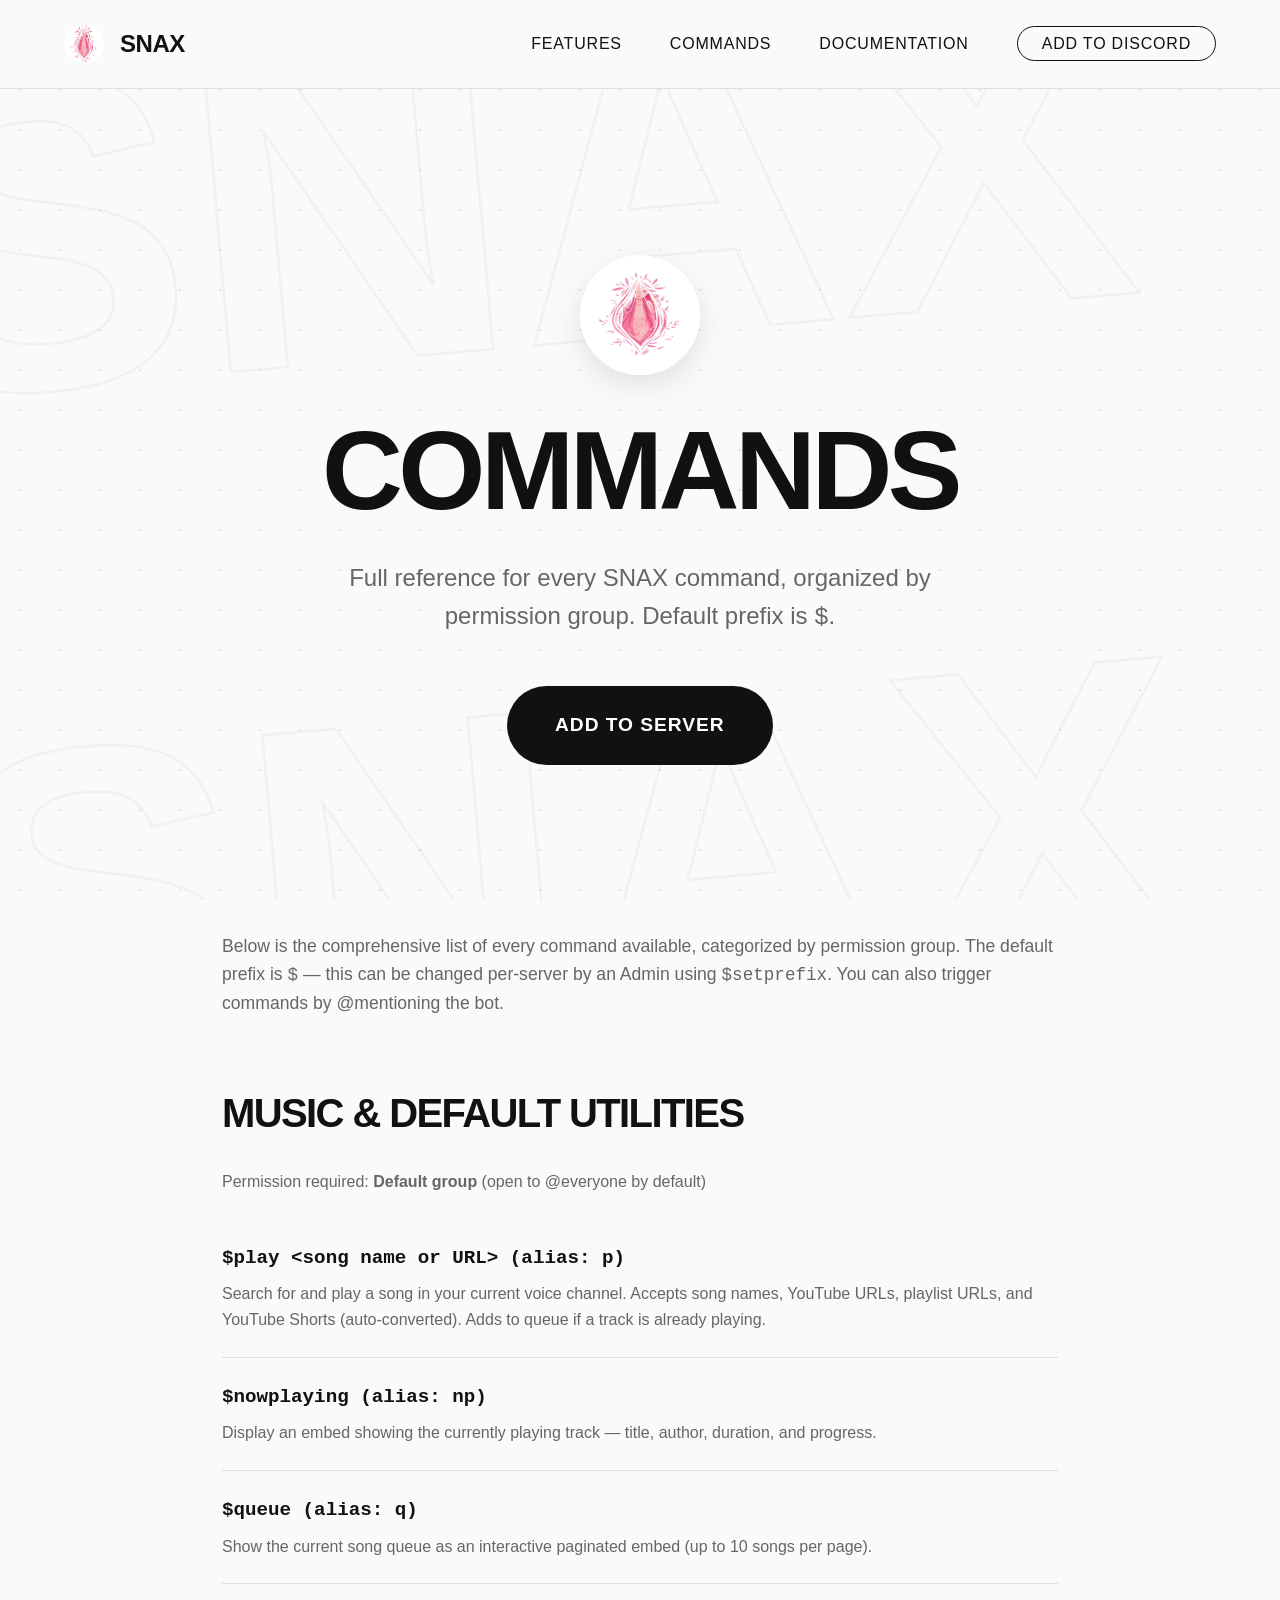
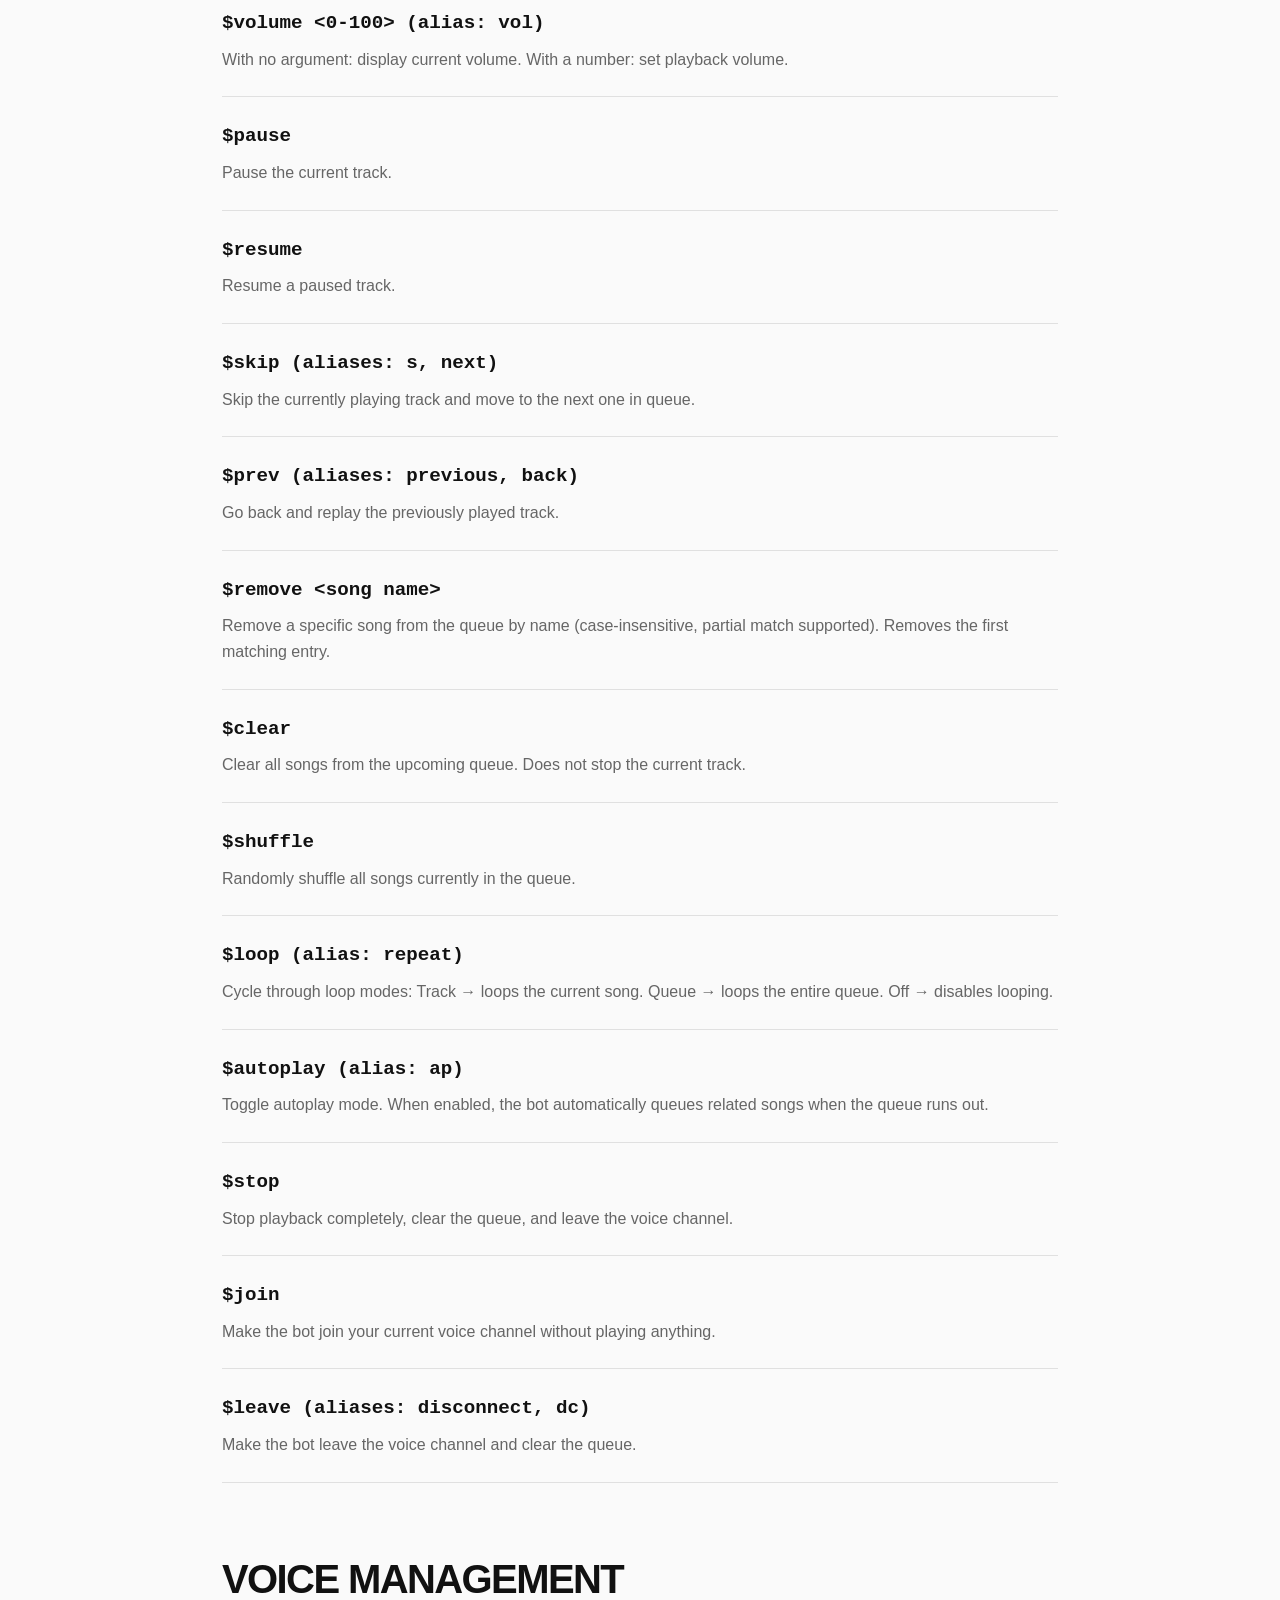
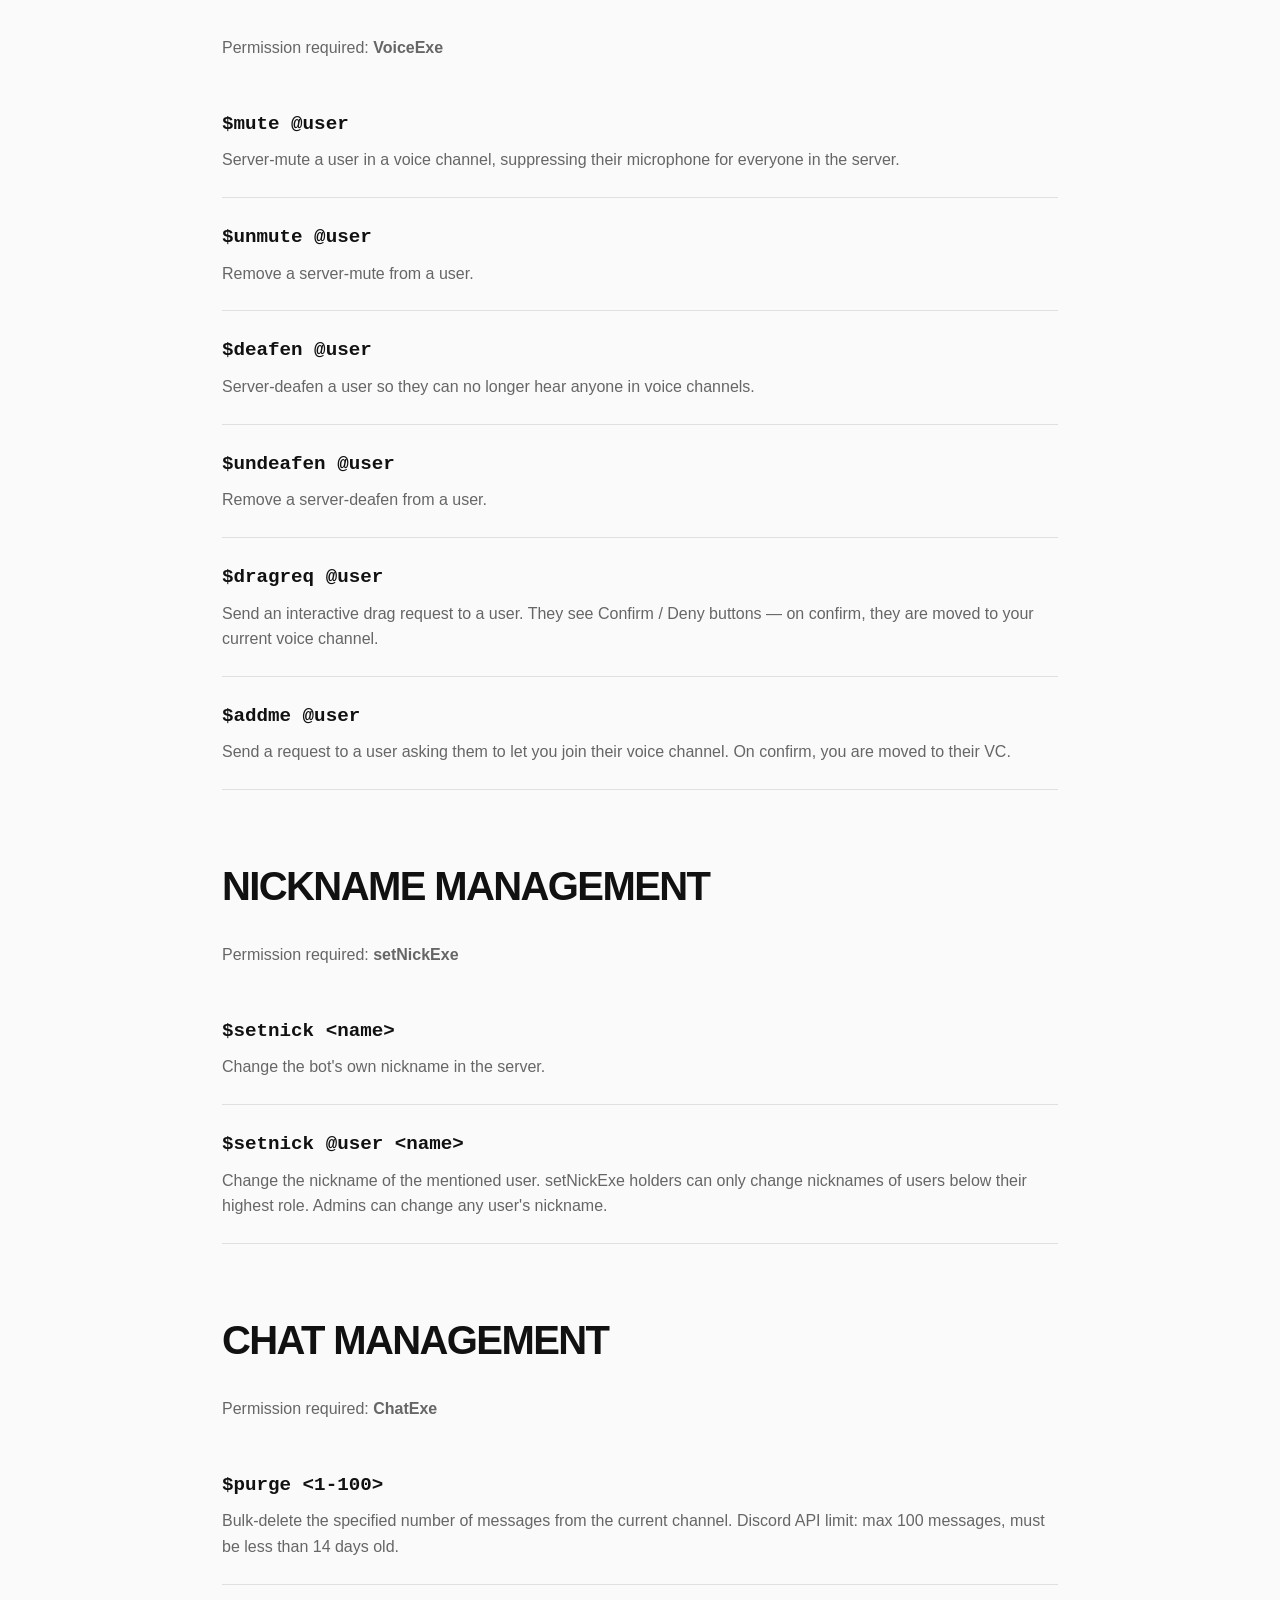
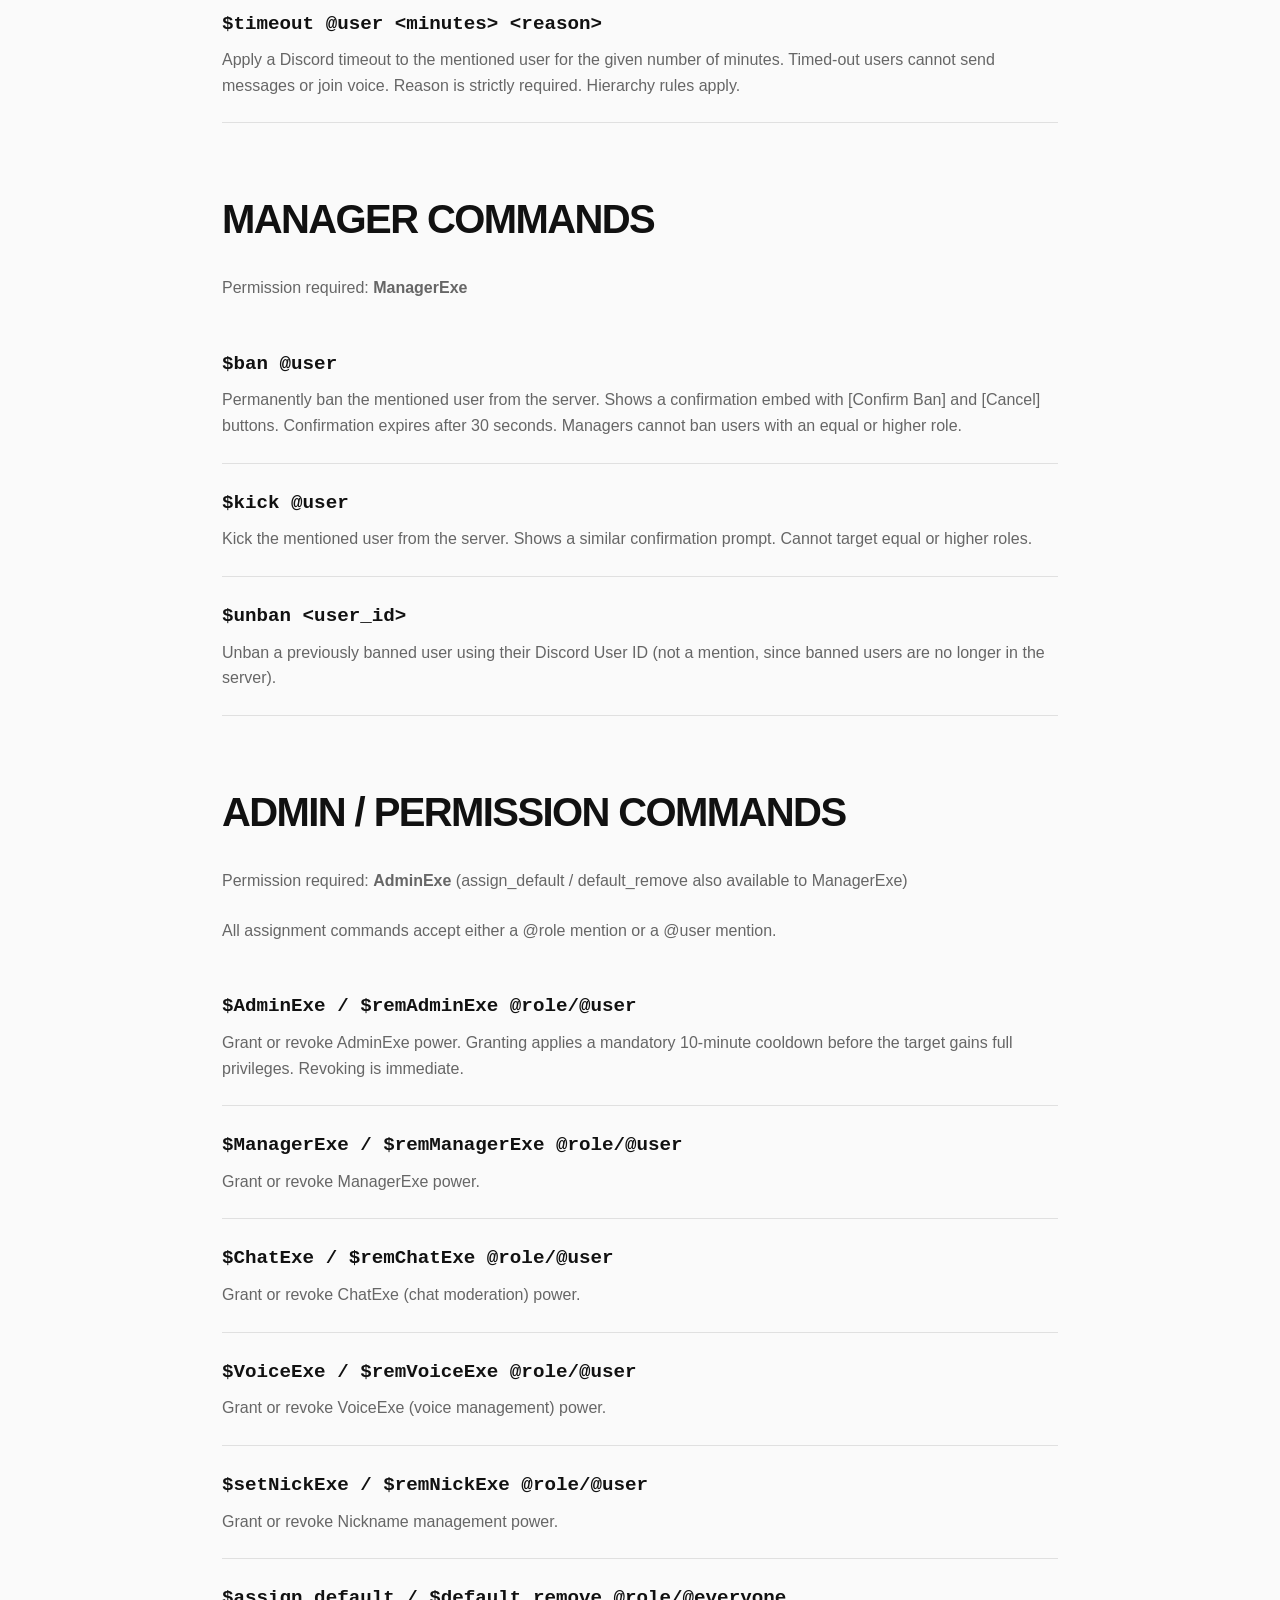
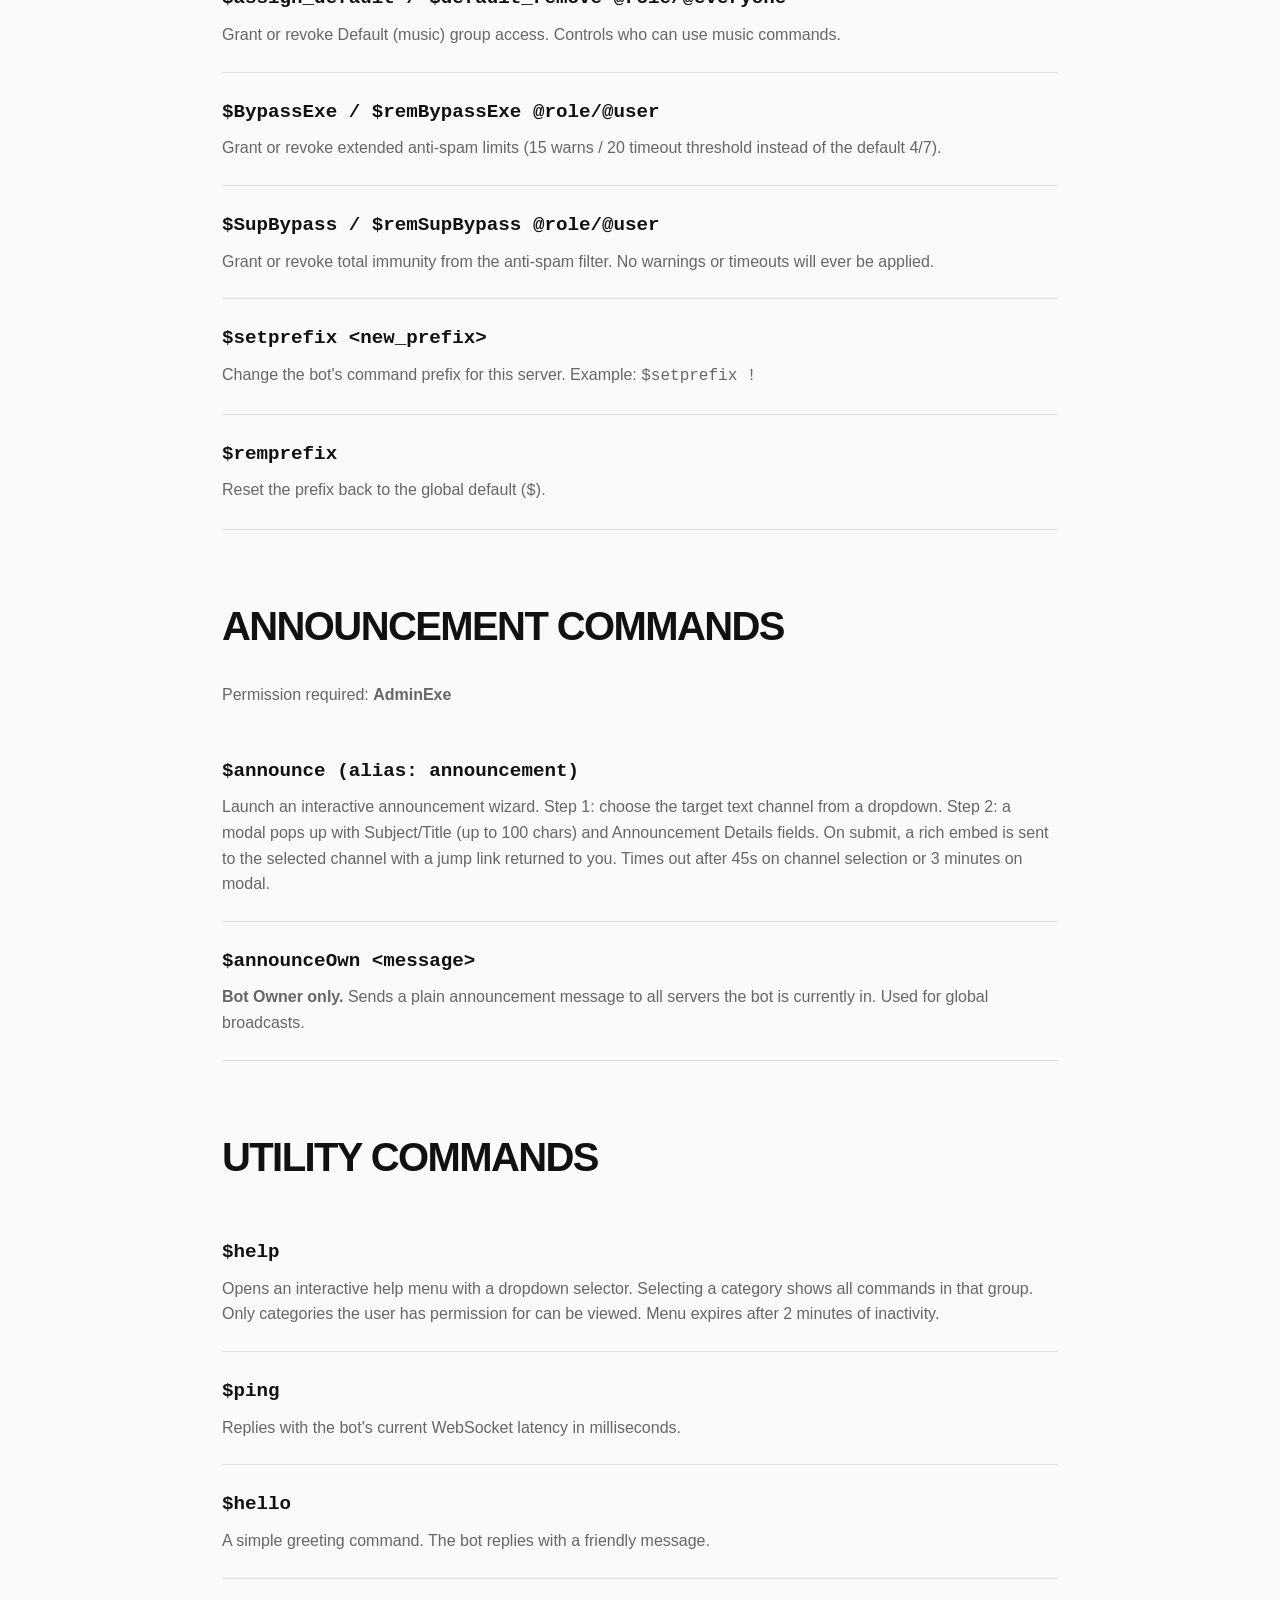
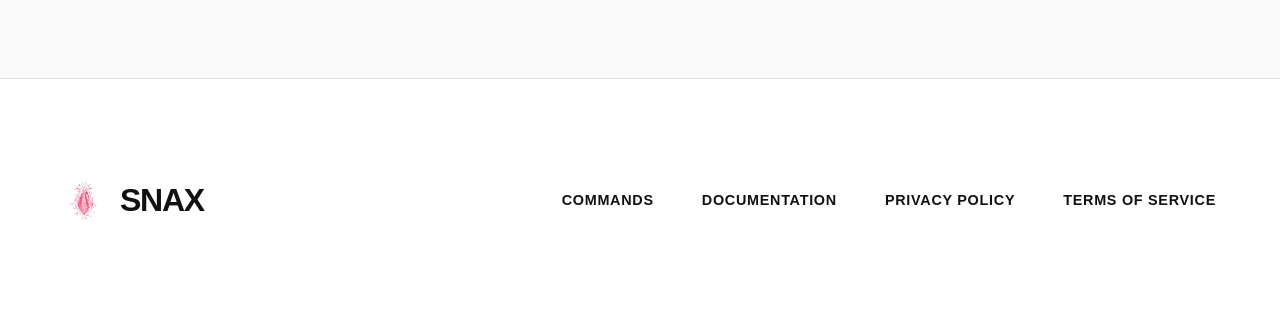
==== commands.html @ f69a50a6 "documentations" ====
<!DOCTYPE html>
<html lang="en">
<head>
    <meta charset="UTF-8">
    <meta name="viewport" content="width=device-width, initial-scale=1.0">
    <title>SNAX | Commands</title>
    <meta name="description" content="Full command reference for SNAX — the enterprise Discord moderation and music bot.">
    <link rel="stylesheet" href="style.css">
</head>
<body>

    <nav class="navbar">
        <div class="nav-container">
            <a href="index.html" class="logo-container">
                <img src="logo.jpg" alt="Snax Logo" class="logo-img">
                <span class="logo">SNAX</span>
            </a>
            <ul class="nav-links">
                <li><a href="index.html#features">Features</a></li>
                <li><a href="commands.html">Commands</a></li>
                <li><a href="documentation.html">Documentation</a></li>
                <li><a href="https://discord.com/oauth2/authorize?client_id=1479181184696193154&permissions=8&integration_type=0&scope=bot" target="_blank" class="nav-btn">Add to Discord</a></li>
            </ul>
        </div>
    </nav>

    <header class="hero">
        <div class="hero-content">
            <img src="logo.jpg" alt="Snax Bot" class="load-reveal-1" style="width: 120px; height: 120px; border-radius: 50%; margin-bottom: 2rem; box-shadow: 0 10px 30px rgba(0,0,0,0.1);">
            <h1 class="load-reveal-2">Commands</h1>
            <p class="load-reveal-3">Full reference for every SNAX command, organized by permission group. Default prefix is <code>$</code>.</p>
            <a href="https://discord.com/oauth2/authorize?client_id=1479181184696193154&permissions=8&integration_type=0&scope=bot" target="_blank" class="btn-primary load-pop">
                Add to Server
            </a>
        </div>
    </header>

    <div class="content-container" style="margin-top: 2rem;">
        <p class="reveal">Below is the comprehensive list of every command available, categorized by permission group. The default prefix is <code>$</code> — this can be changed per-server by an Admin using <code>$setprefix</code>. You can also trigger commands by @mentioning the bot.</p>

        <!-- Music & Default -->
        <div class="command-category reveal">
            <h2>Music &amp; Default Utilities</h2>
            <p style="font-size:1rem; color:var(--text-muted); margin-bottom:1.5rem;">Permission required: <strong>Default group</strong> (open to @everyone by default)</p>

            <div class="cmd-item">
                <div class="cmd-syntax">$play &lt;song name or URL&gt; <span class="cmd-alias">(alias: p)</span></div>
                <div class="cmd-desc">Search for and play a song in your current voice channel. Accepts song names, YouTube URLs, playlist URLs, and YouTube Shorts (auto-converted). Adds to queue if a track is already playing.</div>
            </div>
            <div class="cmd-item">
                <div class="cmd-syntax">$nowplaying <span class="cmd-alias">(alias: np)</span></div>
                <div class="cmd-desc">Display an embed showing the currently playing track — title, author, duration, and progress.</div>
            </div>
            <div class="cmd-item">
                <div class="cmd-syntax">$queue <span class="cmd-alias">(alias: q)</span></div>
                <div class="cmd-desc">Show the current song queue as an interactive paginated embed (up to 10 songs per page).</div>
            </div>
            <div class="cmd-item">
                <div class="cmd-syntax">$volume &lt;0-100&gt; <span class="cmd-alias">(alias: vol)</span></div>
                <div class="cmd-desc">With no argument: display current volume. With a number: set playback volume.</div>
            </div>
            <div class="cmd-item">
                <div class="cmd-syntax">$pause</div>
                <div class="cmd-desc">Pause the current track.</div>
            </div>
            <div class="cmd-item">
                <div class="cmd-syntax">$resume</div>
                <div class="cmd-desc">Resume a paused track.</div>
            </div>
            <div class="cmd-item">
                <div class="cmd-syntax">$skip <span class="cmd-alias">(aliases: s, next)</span></div>
                <div class="cmd-desc">Skip the currently playing track and move to the next one in queue.</div>
            </div>
            <div class="cmd-item">
                <div class="cmd-syntax">$prev <span class="cmd-alias">(aliases: previous, back)</span></div>
                <div class="cmd-desc">Go back and replay the previously played track.</div>
            </div>
            <div class="cmd-item">
                <div class="cmd-syntax">$remove &lt;song name&gt;</div>
                <div class="cmd-desc">Remove a specific song from the queue by name (case-insensitive, partial match supported). Removes the first matching entry.</div>
            </div>
            <div class="cmd-item">
                <div class="cmd-syntax">$clear</div>
                <div class="cmd-desc">Clear all songs from the upcoming queue. Does not stop the current track.</div>
            </div>
            <div class="cmd-item">
                <div class="cmd-syntax">$shuffle</div>
                <div class="cmd-desc">Randomly shuffle all songs currently in the queue.</div>
            </div>
            <div class="cmd-item">
                <div class="cmd-syntax">$loop <span class="cmd-alias">(alias: repeat)</span></div>
                <div class="cmd-desc">Cycle through loop modes: Track → loops the current song. Queue → loops the entire queue. Off → disables looping.</div>
            </div>
            <div class="cmd-item">
                <div class="cmd-syntax">$autoplay <span class="cmd-alias">(alias: ap)</span></div>
                <div class="cmd-desc">Toggle autoplay mode. When enabled, the bot automatically queues related songs when the queue runs out.</div>
            </div>
            <div class="cmd-item">
                <div class="cmd-syntax">$stop</div>
                <div class="cmd-desc">Stop playback completely, clear the queue, and leave the voice channel.</div>
            </div>
            <div class="cmd-item">
                <div class="cmd-syntax">$join</div>
                <div class="cmd-desc">Make the bot join your current voice channel without playing anything.</div>
            </div>
            <div class="cmd-item">
                <div class="cmd-syntax">$leave <span class="cmd-alias">(aliases: disconnect, dc)</span></div>
                <div class="cmd-desc">Make the bot leave the voice channel and clear the queue.</div>
            </div>
        </div>

        <!-- Voice Management -->
        <div class="command-category reveal">
            <h2>Voice Management</h2>
            <p style="font-size:1rem; color:var(--text-muted); margin-bottom:1.5rem;">Permission required: <strong>VoiceExe</strong></p>

            <div class="cmd-item">
                <div class="cmd-syntax">$mute @user</div>
                <div class="cmd-desc">Server-mute a user in a voice channel, suppressing their microphone for everyone in the server.</div>
            </div>
            <div class="cmd-item">
                <div class="cmd-syntax">$unmute @user</div>
                <div class="cmd-desc">Remove a server-mute from a user.</div>
            </div>
            <div class="cmd-item">
                <div class="cmd-syntax">$deafen @user</div>
                <div class="cmd-desc">Server-deafen a user so they can no longer hear anyone in voice channels.</div>
            </div>
            <div class="cmd-item">
                <div class="cmd-syntax">$undeafen @user</div>
                <div class="cmd-desc">Remove a server-deafen from a user.</div>
            </div>
            <div class="cmd-item">
                <div class="cmd-syntax">$dragreq @user</div>
                <div class="cmd-desc">Send an interactive drag request to a user. They see Confirm / Deny buttons — on confirm, they are moved to your current voice channel.</div>
            </div>
            <div class="cmd-item">
                <div class="cmd-syntax">$addme @user</div>
                <div class="cmd-desc">Send a request to a user asking them to let you join their voice channel. On confirm, you are moved to their VC.</div>
            </div>
        </div>

        <!-- Nickname Commands -->
        <div class="command-category reveal">
            <h2>Nickname Management</h2>
            <p style="font-size:1rem; color:var(--text-muted); margin-bottom:1.5rem;">Permission required: <strong>setNickExe</strong></p>

            <div class="cmd-item">
                <div class="cmd-syntax">$setnick &lt;name&gt;</div>
                <div class="cmd-desc">Change the bot's own nickname in the server.</div>
            </div>
            <div class="cmd-item">
                <div class="cmd-syntax">$setnick @user &lt;name&gt;</div>
                <div class="cmd-desc">Change the nickname of the mentioned user. setNickExe holders can only change nicknames of users below their highest role. Admins can change any user's nickname.</div>
            </div>
        </div>

        <!-- Chat Management -->
        <div class="command-category reveal">
            <h2>Chat Management</h2>
            <p style="font-size:1rem; color:var(--text-muted); margin-bottom:1.5rem;">Permission required: <strong>ChatExe</strong></p>

            <div class="cmd-item">
                <div class="cmd-syntax">$purge &lt;1-100&gt;</div>
                <div class="cmd-desc">Bulk-delete the specified number of messages from the current channel. Discord API limit: max 100 messages, must be less than 14 days old.</div>
            </div>
            <div class="cmd-item">
                <div class="cmd-syntax">$timeout @user &lt;minutes&gt; &lt;reason&gt;</div>
                <div class="cmd-desc">Apply a Discord timeout to the mentioned user for the given number of minutes. Timed-out users cannot send messages or join voice. Reason is strictly required. Hierarchy rules apply.</div>
            </div>
        </div>

        <!-- Manager Commands -->
        <div class="command-category reveal">
            <h2>Manager Commands</h2>
            <p style="font-size:1rem; color:var(--text-muted); margin-bottom:1.5rem;">Permission required: <strong>ManagerExe</strong></p>

            <div class="cmd-item">
                <div class="cmd-syntax">$ban @user</div>
                <div class="cmd-desc">Permanently ban the mentioned user from the server. Shows a confirmation embed with [Confirm Ban] and [Cancel] buttons. Confirmation expires after 30 seconds. Managers cannot ban users with an equal or higher role.</div>
            </div>
            <div class="cmd-item">
                <div class="cmd-syntax">$kick @user</div>
                <div class="cmd-desc">Kick the mentioned user from the server. Shows a similar confirmation prompt. Cannot target equal or higher roles.</div>
            </div>
            <div class="cmd-item">
                <div class="cmd-syntax">$unban &lt;user_id&gt;</div>
                <div class="cmd-desc">Unban a previously banned user using their Discord User ID (not a mention, since banned users are no longer in the server).</div>
            </div>
        </div>

        <!-- Admin Commands -->
        <div class="command-category reveal">
            <h2>Admin / Permission Commands</h2>
            <p style="font-size:1rem; color:var(--text-muted); margin-bottom:1.5rem;">Permission required: <strong>AdminExe</strong> (assign_default / default_remove also available to ManagerExe)</p>
            <p style="font-size:1rem; color:var(--text-muted); margin-bottom:1.5rem;">All assignment commands accept either a @role mention or a @user mention.</p>

            <div class="cmd-item">
                <div class="cmd-syntax">$AdminExe / $remAdminExe @role/@user</div>
                <div class="cmd-desc">Grant or revoke AdminExe power. Granting applies a mandatory 10-minute cooldown before the target gains full privileges. Revoking is immediate.</div>
            </div>
            <div class="cmd-item">
                <div class="cmd-syntax">$ManagerExe / $remManagerExe @role/@user</div>
                <div class="cmd-desc">Grant or revoke ManagerExe power.</div>
            </div>
            <div class="cmd-item">
                <div class="cmd-syntax">$ChatExe / $remChatExe @role/@user</div>
                <div class="cmd-desc">Grant or revoke ChatExe (chat moderation) power.</div>
            </div>
            <div class="cmd-item">
                <div class="cmd-syntax">$VoiceExe / $remVoiceExe @role/@user</div>
                <div class="cmd-desc">Grant or revoke VoiceExe (voice management) power.</div>
            </div>
            <div class="cmd-item">
                <div class="cmd-syntax">$setNickExe / $remNickExe @role/@user</div>
                <div class="cmd-desc">Grant or revoke Nickname management power.</div>
            </div>
            <div class="cmd-item">
                <div class="cmd-syntax">$assign_default / $default_remove @role/@everyone</div>
                <div class="cmd-desc">Grant or revoke Default (music) group access. Controls who can use music commands.</div>
            </div>
            <div class="cmd-item">
                <div class="cmd-syntax">$BypassExe / $remBypassExe @role/@user</div>
                <div class="cmd-desc">Grant or revoke extended anti-spam limits (15 warns / 20 timeout threshold instead of the default 4/7).</div>
            </div>
            <div class="cmd-item">
                <div class="cmd-syntax">$SupBypass / $remSupBypass @role/@user</div>
                <div class="cmd-desc">Grant or revoke total immunity from the anti-spam filter. No warnings or timeouts will ever be applied.</div>
            </div>
            <div class="cmd-item">
                <div class="cmd-syntax">$setprefix &lt;new_prefix&gt;</div>
                <div class="cmd-desc">Change the bot's command prefix for this server. Example: <code>$setprefix !</code></div>
            </div>
            <div class="cmd-item">
                <div class="cmd-syntax">$remprefix</div>
                <div class="cmd-desc">Reset the prefix back to the global default (<code>$</code>).</div>
            </div>
        </div>

        <!-- Announcement Commands -->
        <div class="command-category reveal">
            <h2>Announcement Commands</h2>
            <p style="font-size:1rem; color:var(--text-muted); margin-bottom:1.5rem;">Permission required: <strong>AdminExe</strong></p>

            <div class="cmd-item">
                <div class="cmd-syntax">$announce <span class="cmd-alias">(alias: announcement)</span></div>
                <div class="cmd-desc">Launch an interactive announcement wizard. Step 1: choose the target text channel from a dropdown. Step 2: a modal pops up with Subject/Title (up to 100 chars) and Announcement Details fields. On submit, a rich embed is sent to the selected channel with a jump link returned to you. Times out after 45s on channel selection or 3 minutes on modal.</div>
            </div>
            <div class="cmd-item">
                <div class="cmd-syntax">$announceOwn &lt;message&gt;</div>
                <div class="cmd-desc"><strong>Bot Owner only.</strong> Sends a plain announcement message to all servers the bot is currently in. Used for global broadcasts.</div>
            </div>
        </div>

        <!-- Utility Commands -->
        <div class="command-category reveal">
            <h2>Utility Commands</h2>

            <div class="cmd-item">
                <div class="cmd-syntax">$help</div>
                <div class="cmd-desc">Opens an interactive help menu with a dropdown selector. Selecting a category shows all commands in that group. Only categories the user has permission for can be viewed. Menu expires after 2 minutes of inactivity.</div>
            </div>
            <div class="cmd-item">
                <div class="cmd-syntax">$ping</div>
                <div class="cmd-desc">Replies with the bot's current WebSocket latency in milliseconds.</div>
            </div>
            <div class="cmd-item">
                <div class="cmd-syntax">$hello</div>
                <div class="cmd-desc">A simple greeting command. The bot replies with a friendly message.</div>
            </div>
        </div>

    </div>

    <footer class="footer">
        <div class="footer-content">
            <div class="footer-brand">
                <img src="logo.jpg" alt="Snax Logo" class="logo-img">
                <h2>SNAX</h2>
            </div>
            <div class="footer-links">
                <a href="commands.html">Commands</a>
                <a href="documentation.html">Documentation</a>
                <a href="privacy.html">Privacy Policy</a>
                <a href="terms.html">Terms of Service</a>
            </div>
        </div>
    </footer>

    <script src="script.js"></script>
</body>
</html>
---- style.css ----
:root {
    --bg-color: #FAFAFA;
    --text-main: #111111;
    --text-muted: #666666;
    --accent: #FF3B30; /* Bold accent color if needed */
    --border-color: #E0E0E0;
    --surface: #FFFFFF;
}

* {
    margin: 0;
    padding: 0;
    box-sizing: border-box;
}

html {
    scroll-behavior: smooth;
    cursor: url('cursor/cursor.png') 0 0, auto;
}

body {
    font-family: 'Inter', -apple-system, BlinkMacSystemFont, "Segoe UI", Roboto, sans-serif;
    background-color: var(--bg-color);
    color: var(--text-main);
    line-height: 1.6;
    -webkit-font-smoothing: antialiased;
    cursor: url('cursor/cursor.png') 0 0, auto;
}

a, button, .nav-btn, .btn-primary, .tab-btn, [role="button"], input[type="submit"], input[type="button"], select {
    cursor: url('cursor/pointer.png') 0 0, pointer;
}

/* Parallax Background */
.parallax-wrapper {
    position: fixed;
    top: 0;
    left: 0;
    width: 100vw;
    height: 100vh;
    z-index: -1;
    overflow: hidden;
    pointer-events: none;
}

.bg-pattern {
    position: absolute;
    top: -50%;
    left: -50%;
    width: 200%;
    height: 200%;
    background-image: radial-gradient(var(--text-muted) 1.5px, transparent 1.5px);
    background-size: 40px 40px;
    opacity: 0.15;
    will-change: transform;
}

.bg-text-container {
    position: absolute;
    top: 5%;
    left: -10%;
    width: 120%;
    display: flex;
    flex-direction: column;
    gap: 30vh;
    pointer-events: none;
    transform: rotate(-5deg);
    transform-origin: top left;
    will-change: transform;
}

.bg-text {
    font-size: 35vw;
    font-weight: 900;
    color: transparent;
    -webkit-text-stroke: 2.5px rgba(0, 0, 0, 0.04);
    white-space: nowrap;
    font-family: 'Helvetica Neue', Helvetica, Arial, sans-serif;
    line-height: 0.9;
    user-select: none;
}

h1, h2, h3, h4 {
    font-family: 'Helvetica Neue', Helvetica, Arial, sans-serif;
    letter-spacing: -0.04em;
    font-weight: 800;
}

a {
    text-decoration: none;
    color: inherit;
    transition: opacity 0.3s;
}

a:hover {
    opacity: 0.7;
}

/* Navbar */
.navbar {
    position: fixed;
    top: 0;
    width: 100%;
    z-index: 1000;
    background: var(--bg-color);
    border-bottom: 1px solid var(--border-color);
    padding: 1.5rem 0;
}

.nav-container {
    max-width: 1400px;
    margin: 0 auto;
    display: flex;
    justify-content: space-between;
    align-items: center;
    padding: 0 4rem;
}

.logo-container {
    display: flex;
    align-items: center;
    gap: 1rem;
}

.logo-img {
    width: 40px;
    height: 40px;
    border-radius: 50%;
    object-fit: cover;
}

.logo {
    font-size: 1.5rem;
    font-weight: 800;
    text-transform: uppercase;
    letter-spacing: -0.02em;
}

.nav-links {
    display: flex;
    list-style: none;
    gap: 3rem;
}

.nav-links a {
    font-weight: 500;
    font-size: 1rem;
    text-transform: uppercase;
    letter-spacing: 0.05em;
}

.nav-btn {
    border: 1px solid var(--text-main);
    padding: 0.5rem 1.5rem;
    border-radius: 50px;
    font-weight: 600;
}

.nav-btn:hover {
    background: var(--text-main);
    color: var(--bg-color);
    opacity: 1;
}

/* Hero Section */
.hero {
    min-height: 100vh;
    display: flex;
    align-items: center;
    justify-content: center;
    text-align: center;
    padding: 120px 2rem 0;
}

.hero-content {
    max-width: 1000px;
}

.hero-content h1 {
    font-size: 7rem;
    line-height: 1;
    margin-bottom: 2rem;
    text-transform: uppercase;
}

.hero-content p {
    font-size: 1.5rem;
    color: var(--text-muted);
    margin-bottom: 3rem;
    max-width: 700px;
    margin-left: auto;
    margin-right: auto;
    font-weight: 400;
}

.btn-primary {
    background: var(--text-main);
    color: var(--surface);
    padding: 1.5rem 3rem;
    font-size: 1.2rem;
    font-weight: 600;
    border-radius: 100px;
    text-transform: uppercase;
    letter-spacing: 0.05em;
    display: inline-block;
    transition: transform 0.4s cubic-bezier(0.175, 0.885, 0.32, 1.275), box-shadow 0.4s ease;
}

.btn-primary:hover {
    transform: scale(1.05) translateY(-3px);
    box-shadow: 0 15px 35px rgba(0,0,0,0.2);
    opacity: 1;
}

/* Layout Utilities */
.section {
    padding: 8rem 4rem;
    max-width: 1400px;
    margin: 0 auto;
}

.section-title {
    font-size: 4rem;
    text-transform: uppercase;
    margin-bottom: 4rem;
    border-bottom: 4px solid var(--text-main);
    padding-bottom: 1rem;
}

/* Features Grid */
.features-grid {
    display: grid;
    grid-template-columns: repeat(3, 1fr);
    gap: 3rem;
}

.feature-card {
    background: var(--surface);
    padding: 3rem;
    border: 1px solid var(--border-color);
}

.feature-card h3 {
    font-size: 2rem;
    margin-bottom: 1.5rem;
    text-transform: uppercase;
}

.feature-card p {
    font-size: 1.1rem;
    color: var(--text-muted);
}

/* Documents / Content Pages */
.content-container {
    max-width: 900px;
    margin: 150px auto 100px;
    padding: 0 2rem;
}

.content-container h1 {
    font-size: 4rem;
    margin-bottom: 3rem;
    text-transform: uppercase;
    border-bottom: 4px solid var(--text-main);
    padding-bottom: 1rem;
}

.content-container h2 {
    font-size: 2.5rem;
    margin-top: 4rem;
    margin-bottom: 1.5rem;
    text-transform: uppercase;
}

.content-container h3 {
    font-size: 1.5rem;
    margin-top: 2rem;
    margin-bottom: 1rem;
}

.content-container p {
    font-size: 1.1rem;
    color: var(--text-muted);
    margin-bottom: 1.5rem;
}

/* Commands List Styles */
.command-category {
    margin-bottom: 4rem;
}

.cmd-item {
    display: flex;
    flex-direction: column;
    padding: 1.5rem 0;
    border-bottom: 1px solid var(--border-color);
}

.cmd-syntax {
    font-family: 'Courier New', Courier, monospace;
    font-size: 1.2rem;
    font-weight: bold;
    color: var(--text-main);
    margin-bottom: 0.5rem;
}

.cmd-desc {
    font-size: 1rem;
    color: var(--text-muted);
}

/* Footer */
.footer {
    border-top: 1px solid var(--border-color);
    padding: 6rem 4rem;
    background: var(--surface);
}

.footer-content {
    max-width: 1400px;
    margin: 0 auto;
    display: grid;
    grid-template-columns: 1fr auto;
    gap: 4rem;
    align-items: center;
}

.footer-brand {
    display: flex;
    align-items: center;
    gap: 1rem;
}

.footer-brand h2 {
    font-size: 2rem;
    text-transform: uppercase;
}

.footer-links {
    display: flex;
    gap: 3rem;
}

.footer-links a {
    text-transform: uppercase;
    font-weight: 600;
    font-size: 0.9rem;
    letter-spacing: 0.05em;
}

.footer-links a:hover {
    opacity: 0.7;
}

/* Scroll Animations */
.reveal {
    opacity: 0;
    transform: translateY(50px);
    transition: opacity 0.8s ease-out, transform 0.8s cubic-bezier(0.16, 1, 0.3, 1);
    will-change: opacity, transform;
}

.reveal.active {
    opacity: 1;
    transform: translateY(0);
}

/* On-Load Fade Up Animations */
@keyframes slideUpFade {
    0% {
        opacity: 0;
        transform: translateY(40px);
    }
    100% {
        opacity: 1;
        transform: translateY(0);
    }
}

@keyframes popIn {
    0% {
        opacity: 0;
        transform: scale(0.8) translateY(20px);
    }
    60% {
        opacity: 1;
        transform: scale(1.05) translateY(-5px);
    }
    100% {
        opacity: 1;
        transform: scale(1) translateY(0);
    }
}

.load-reveal-1 {
    animation: slideUpFade 0.8s cubic-bezier(0.16, 1, 0.3, 1) both;
}

.load-reveal-2 {
    animation: slideUpFade 0.8s cubic-bezier(0.16, 1, 0.3, 1) 0.15s both;
}

.load-reveal-3 {
    animation: slideUpFade 0.8s cubic-bezier(0.16, 1, 0.3, 1) 0.3s both;
}

.load-pop {
    animation: popIn 0.8s cubic-bezier(0.175, 0.885, 0.32, 1.275) 0.5s both;
}

/* Responsive */
@media (max-width: 1024px) {
    .hero-content h1 { font-size: 5rem; }
    .features-grid { grid-template-columns: 1fr; }
    .nav-container, .section, .footer { padding-left: 2rem; padding-right: 2rem; }
    .footer-content { grid-template-columns: 1fr; text-align: center; justify-content: center; }
    .footer-brand { justify-content: center; }
    .footer-links { justify-content: center; flex-wrap: wrap; }
}

@media (max-width: 768px) {
    .hero-content h1 { font-size: 3.5rem; }
    .nav-links { display: none; }
}
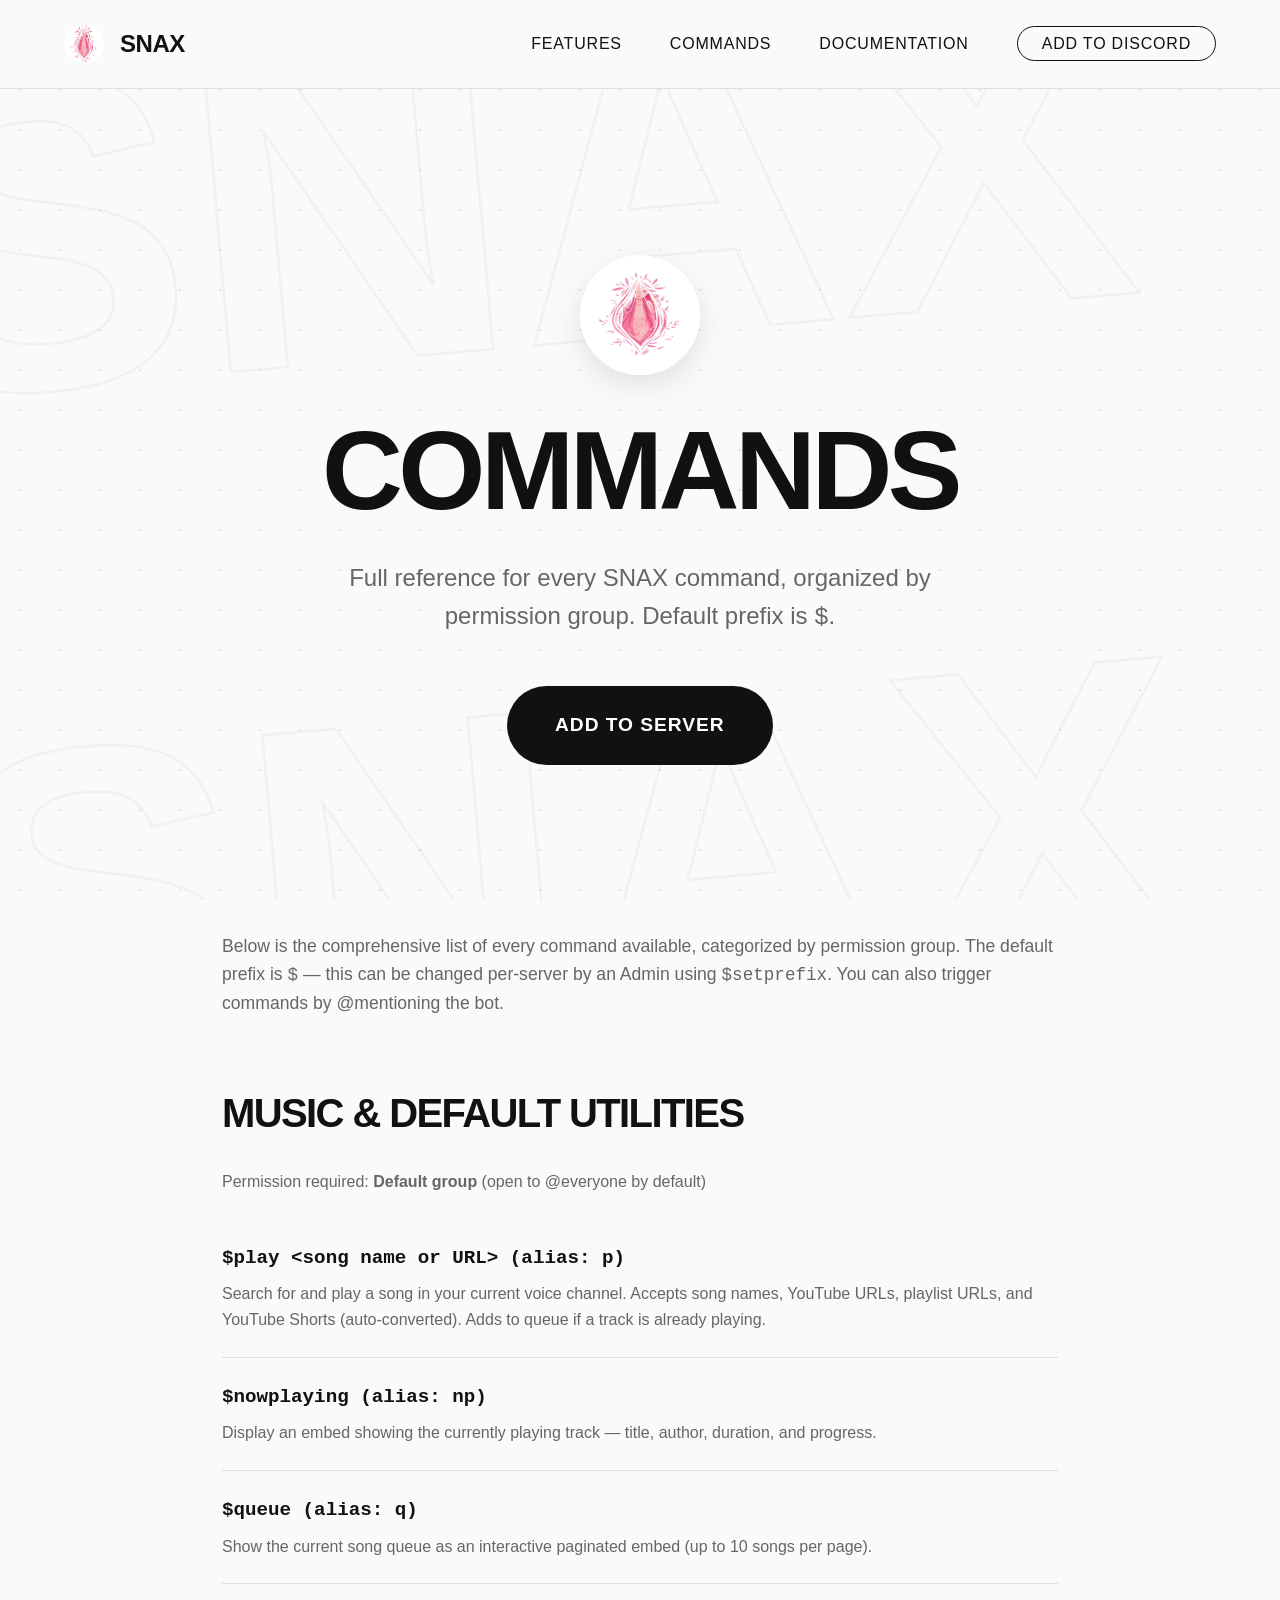
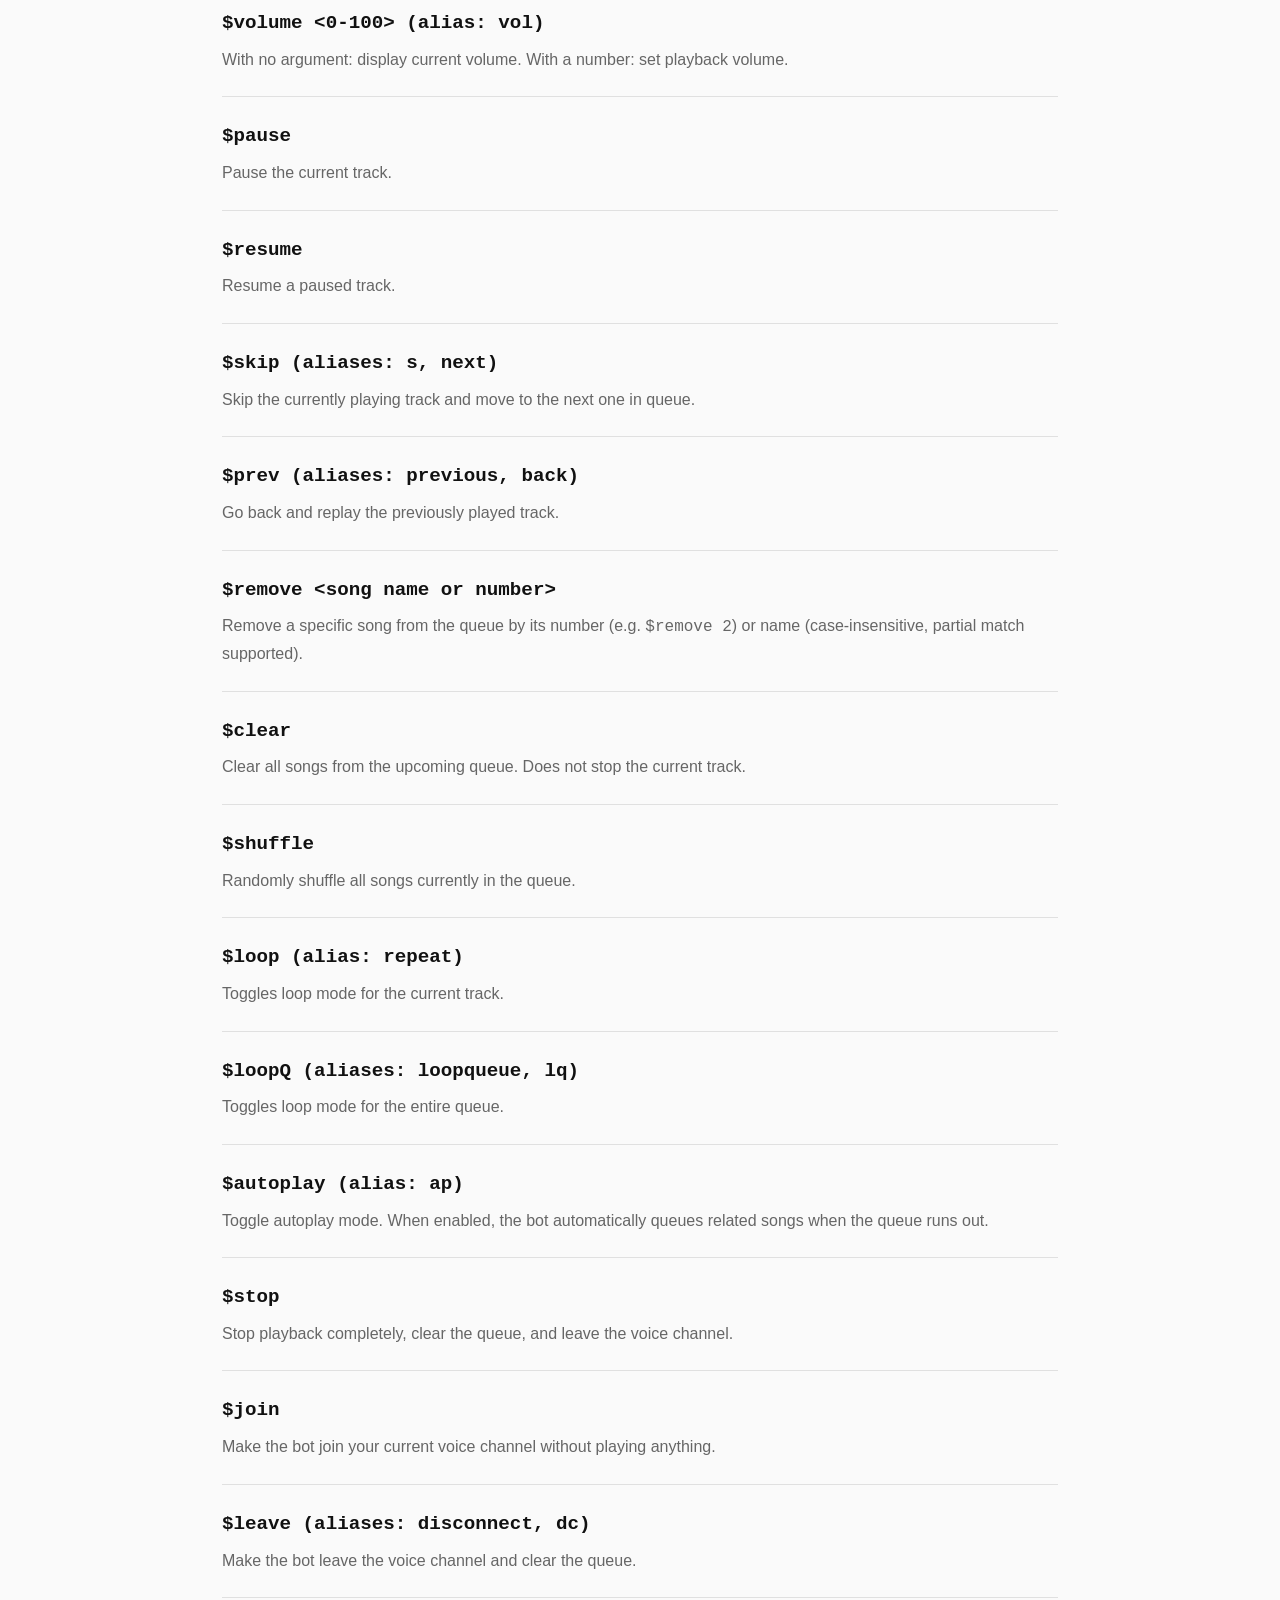
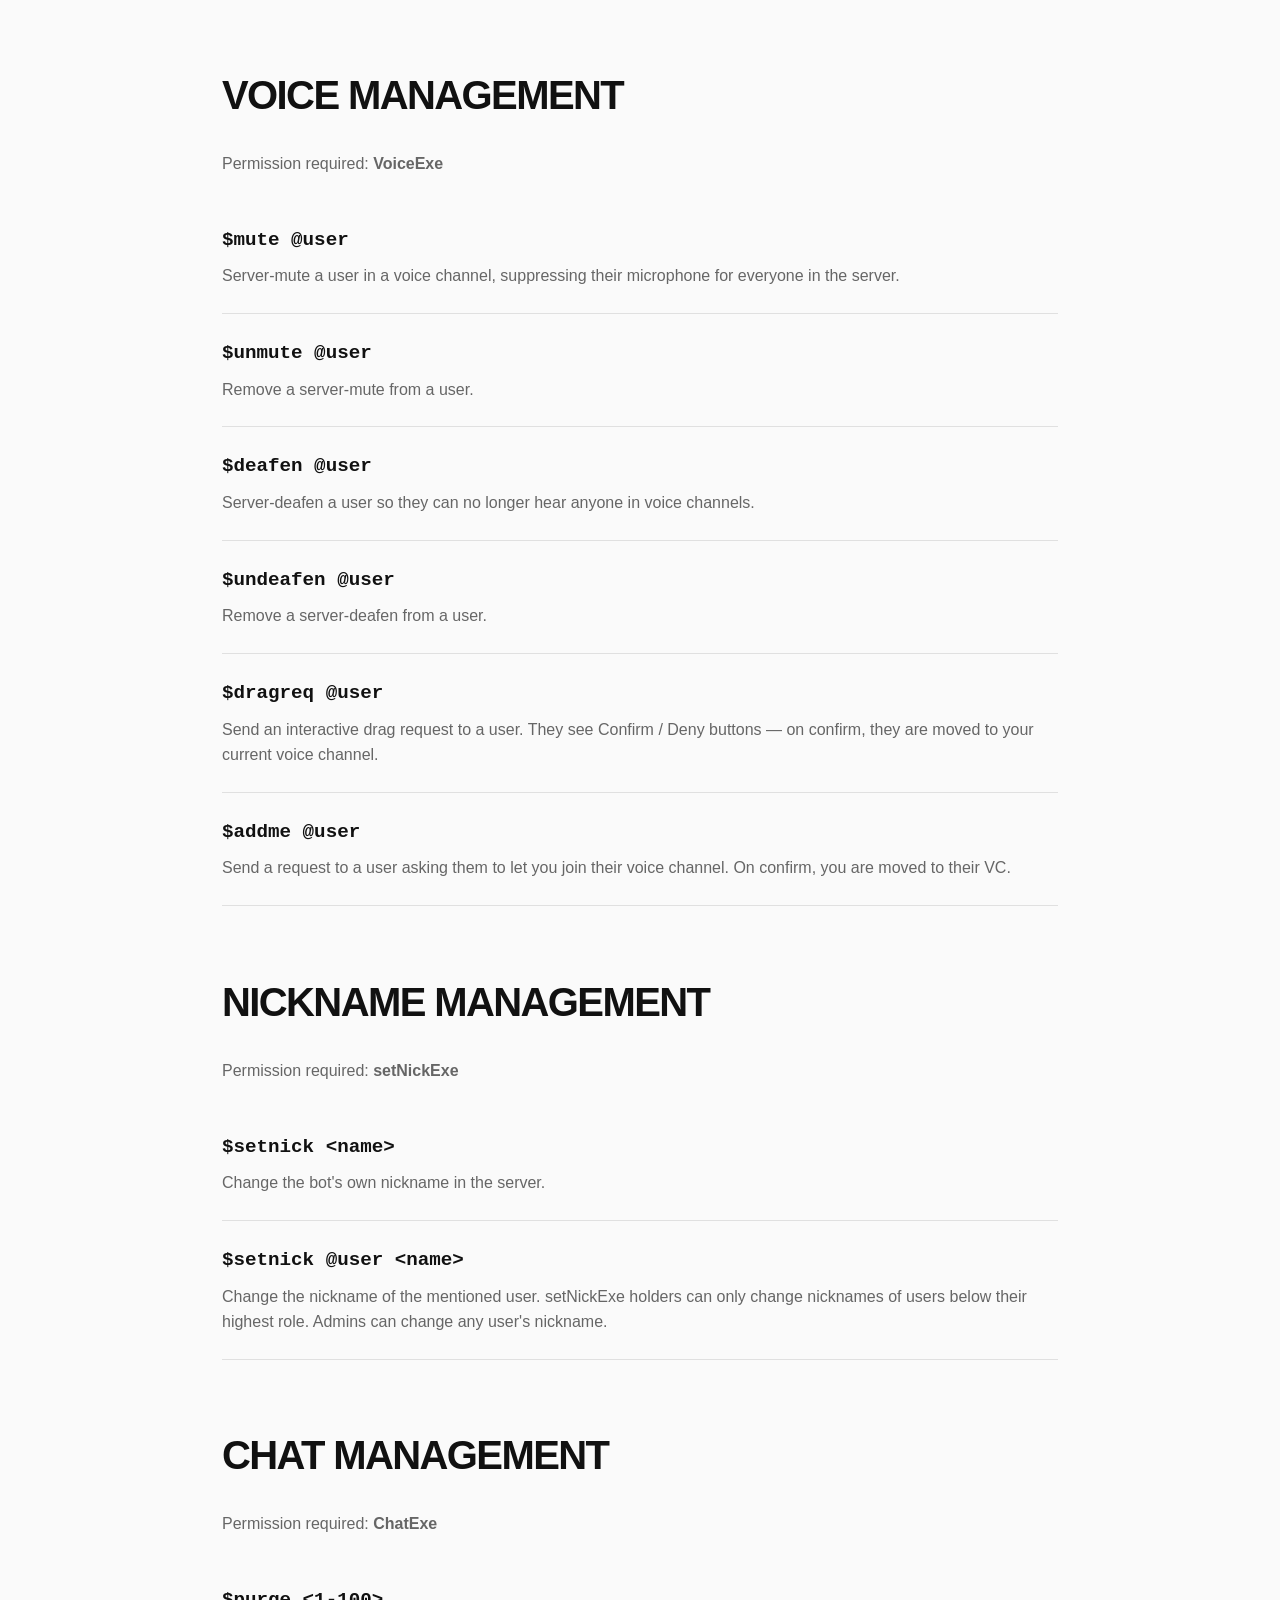
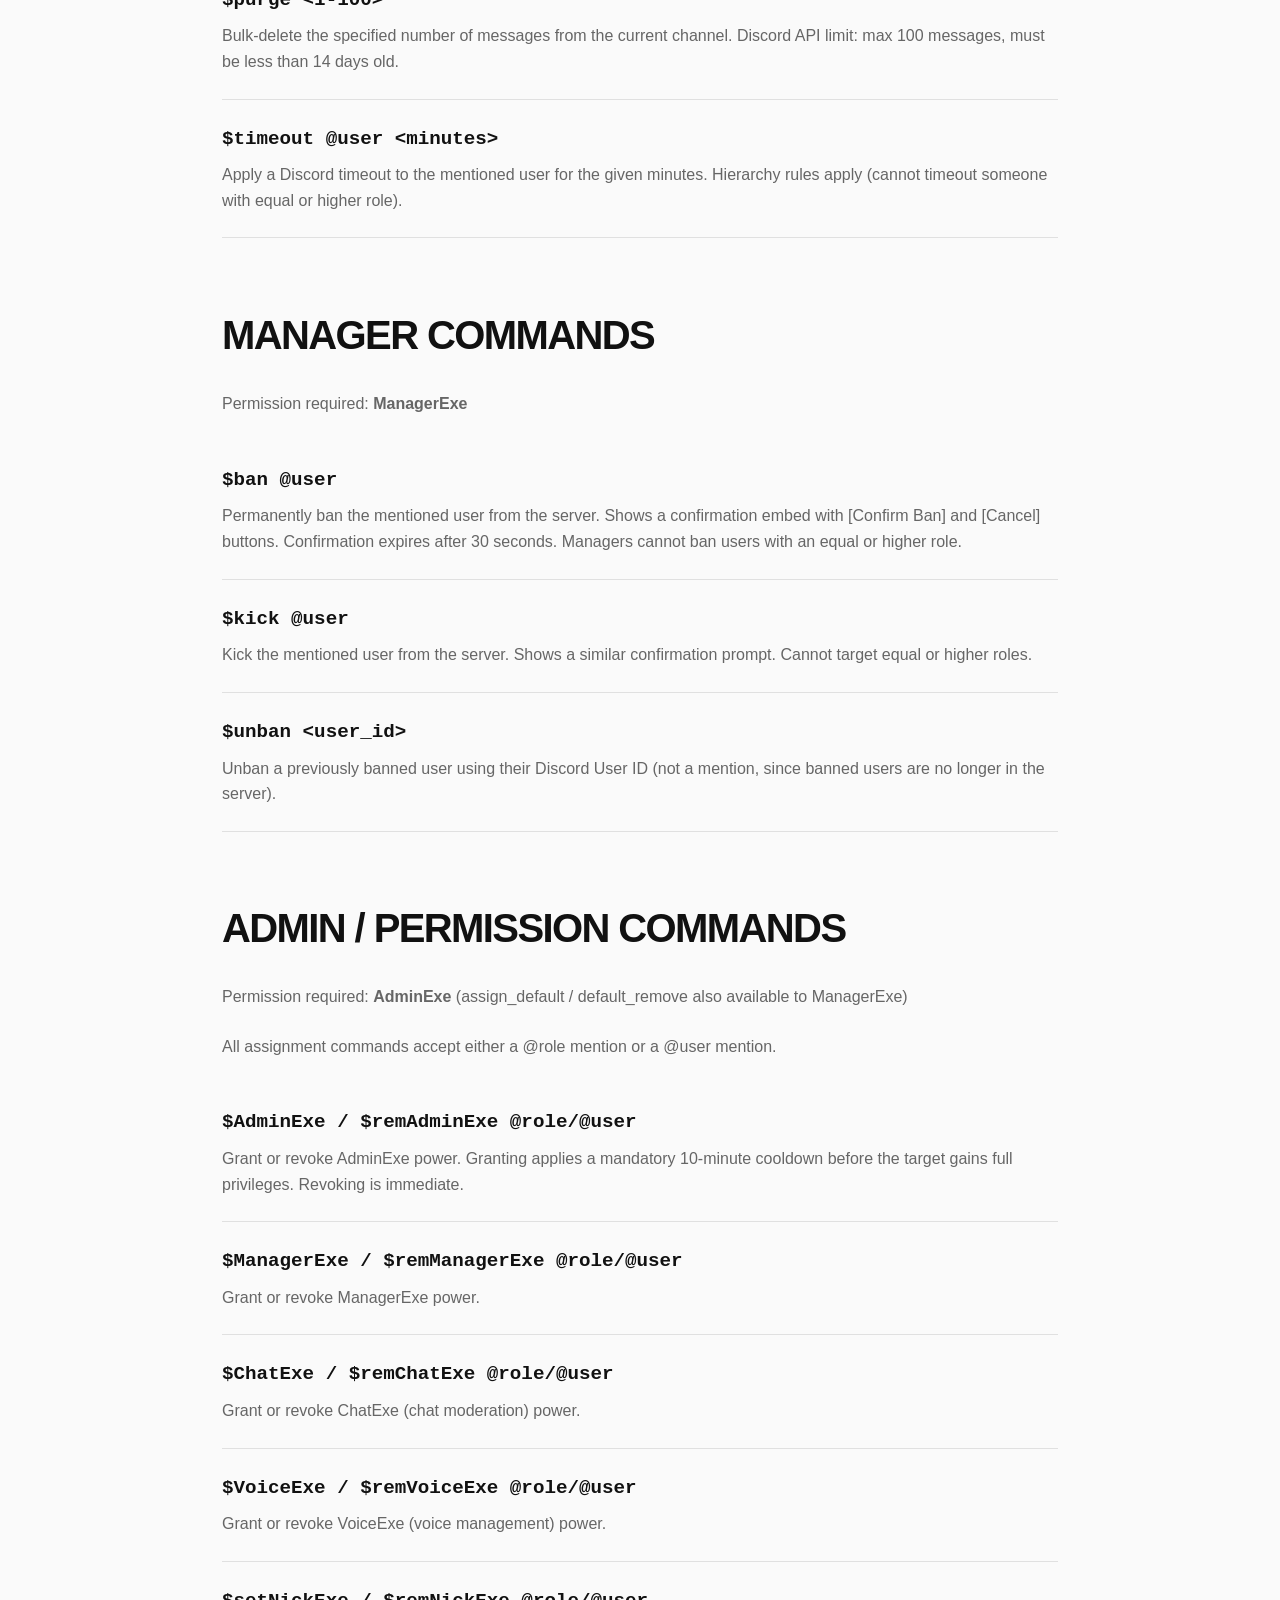
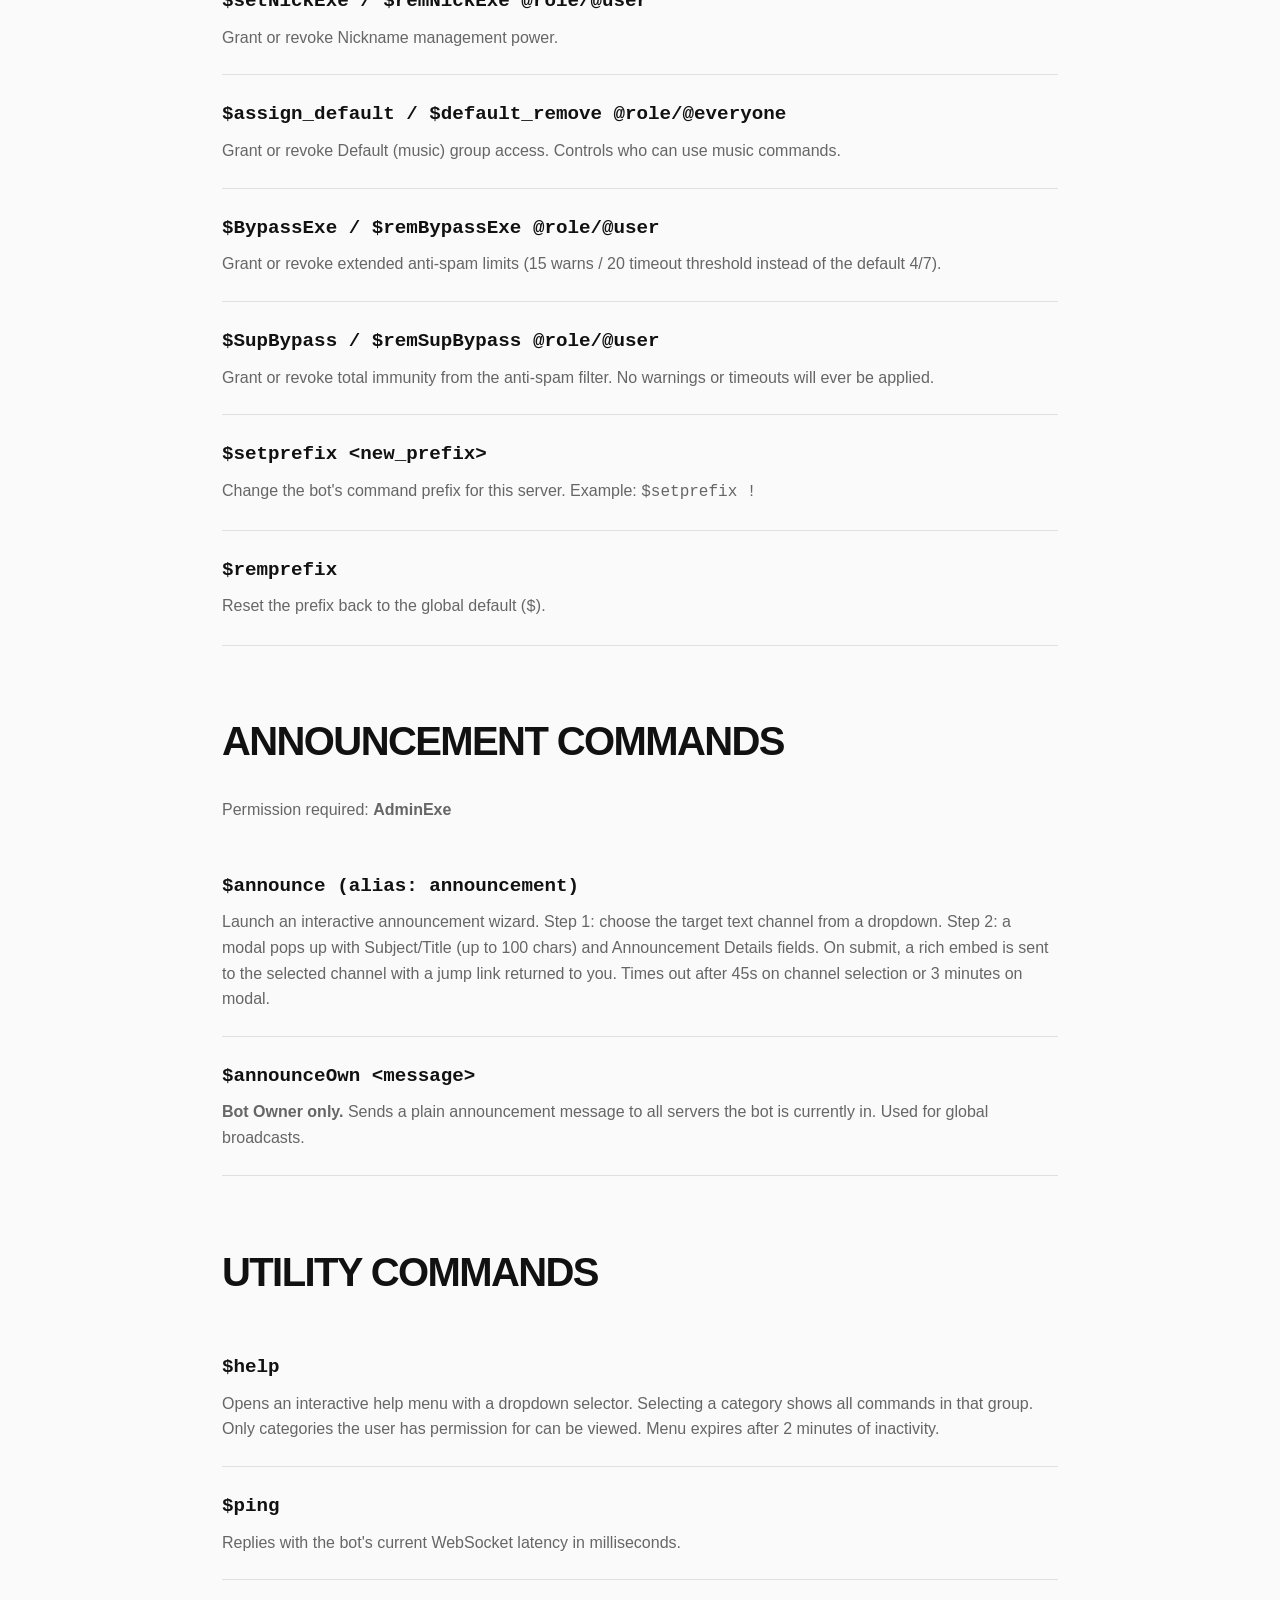
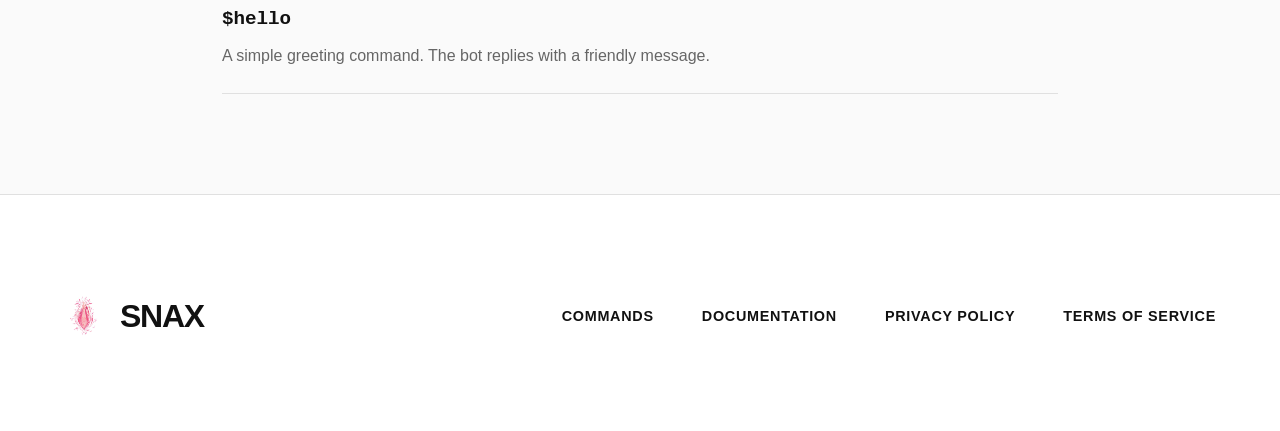
==== commit 36628000: "update" ====
--- a/commands.html
+++ b/commands.html
@@ -76,8 +76,8 @@
                 <div class="cmd-desc">Go back and replay the previously played track.</div>
             </div>
             <div class="cmd-item">
-                <div class="cmd-syntax">$remove &lt;song name&gt;</div>
-                <div class="cmd-desc">Remove a specific song from the queue by name (case-insensitive, partial match supported). Removes the first matching entry.</div>
+                <div class="cmd-syntax">$remove &lt;song name or number&gt;</div>
+                <div class="cmd-desc">Remove a specific song from the queue by its number (e.g. <code>$remove 2</code>) or name (case-insensitive, partial match supported).</div>
             </div>
             <div class="cmd-item">
                 <div class="cmd-syntax">$clear</div>
@@ -89,7 +89,11 @@
             </div>
             <div class="cmd-item">
                 <div class="cmd-syntax">$loop <span class="cmd-alias">(alias: repeat)</span></div>
-                <div class="cmd-desc">Cycle through loop modes: Track → loops the current song. Queue → loops the entire queue. Off → disables looping.</div>
+                <div class="cmd-desc">Toggles loop mode for the current track.</div>
+            </div>
+            <div class="cmd-item">
+                <div class="cmd-syntax">$loopQ <span class="cmd-alias">(aliases: loopqueue, lq)</span></div>
+                <div class="cmd-desc">Toggles loop mode for the entire queue.</div>
             </div>
             <div class="cmd-item">
                 <div class="cmd-syntax">$autoplay <span class="cmd-alias">(alias: ap)</span></div>
@@ -165,8 +169,8 @@
                 <div class="cmd-desc">Bulk-delete the specified number of messages from the current channel. Discord API limit: max 100 messages, must be less than 14 days old.</div>
             </div>
             <div class="cmd-item">
-                <div class="cmd-syntax">$timeout @user &lt;minutes&gt; &lt;reason&gt;</div>
-                <div class="cmd-desc">Apply a Discord timeout to the mentioned user for the given number of minutes. Timed-out users cannot send messages or join voice. Reason is strictly required. Hierarchy rules apply.</div>
+                <div class="cmd-syntax">$timeout @user &lt;minutes&gt;</div>
+                <div class="cmd-desc">Apply a Discord timeout to the mentioned user for the given minutes. Hierarchy rules apply (cannot timeout someone with equal or higher role).</div>
             </div>
         </div>
 
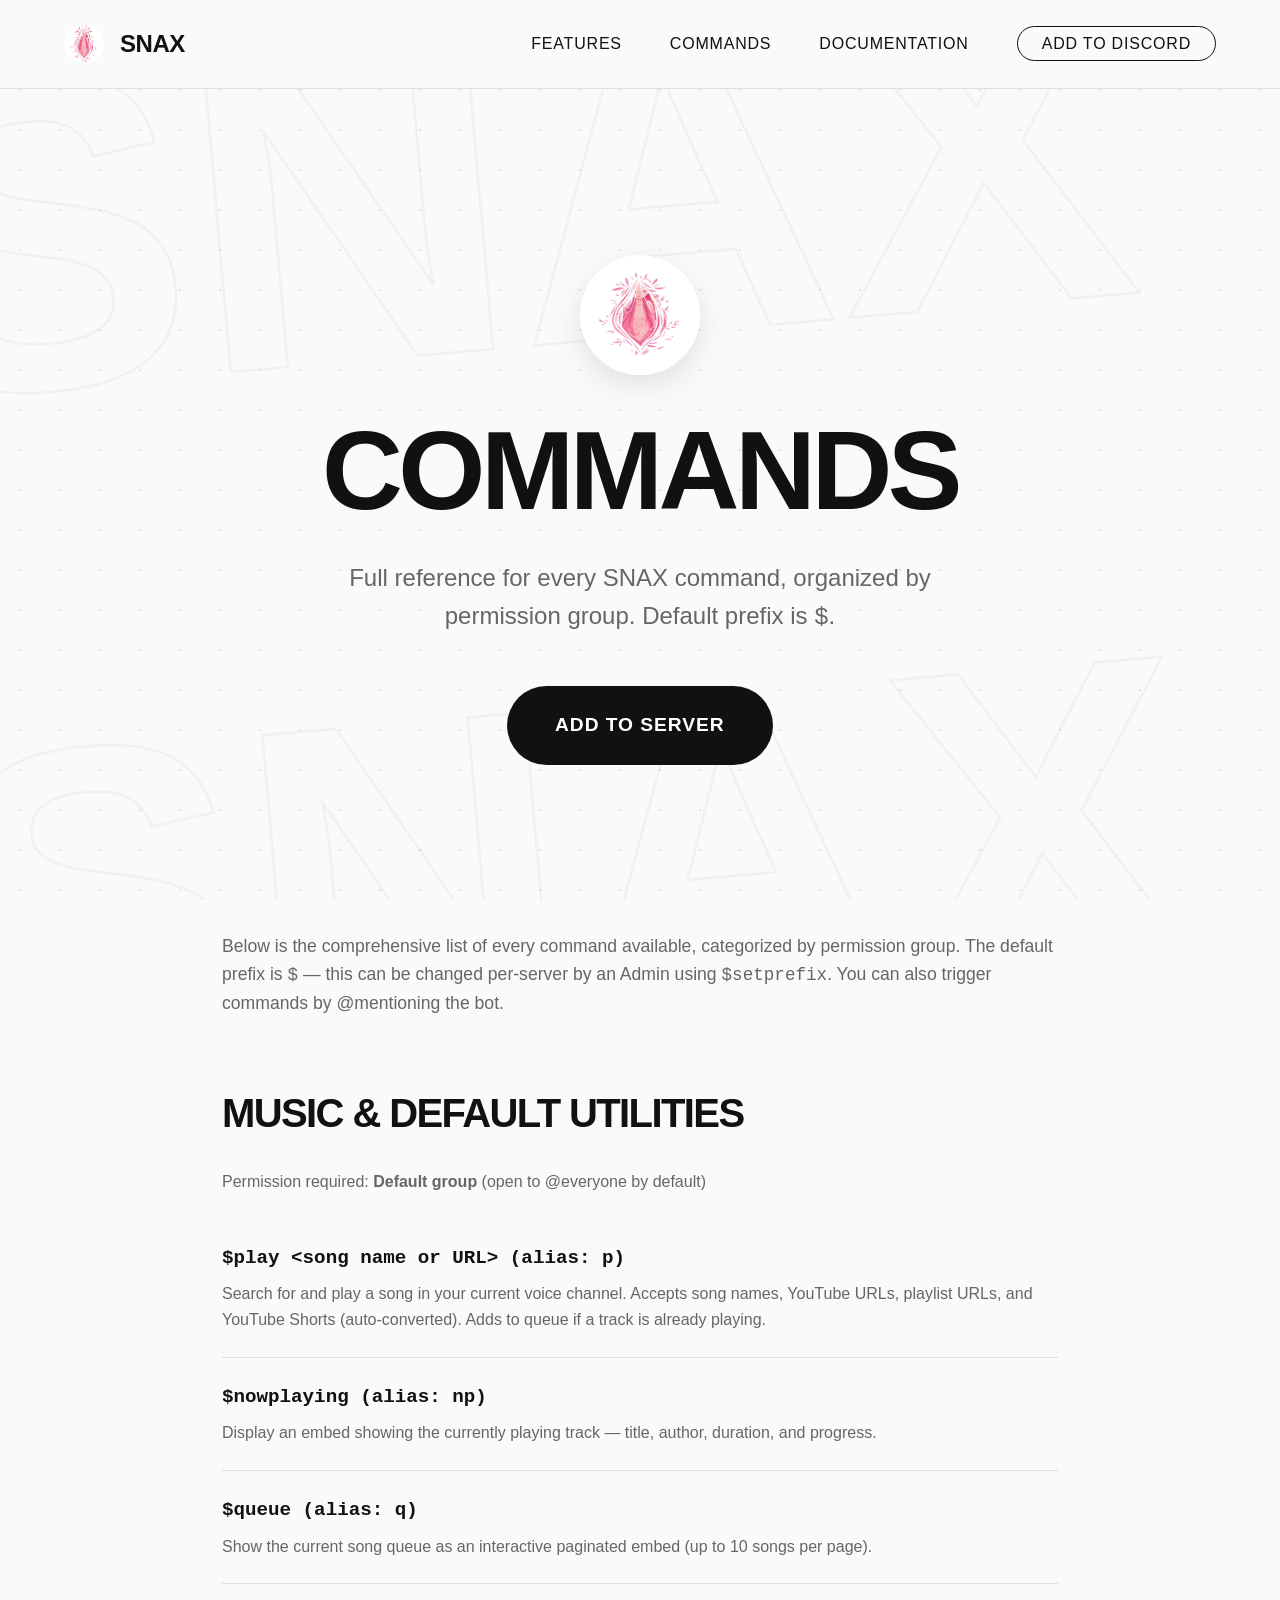
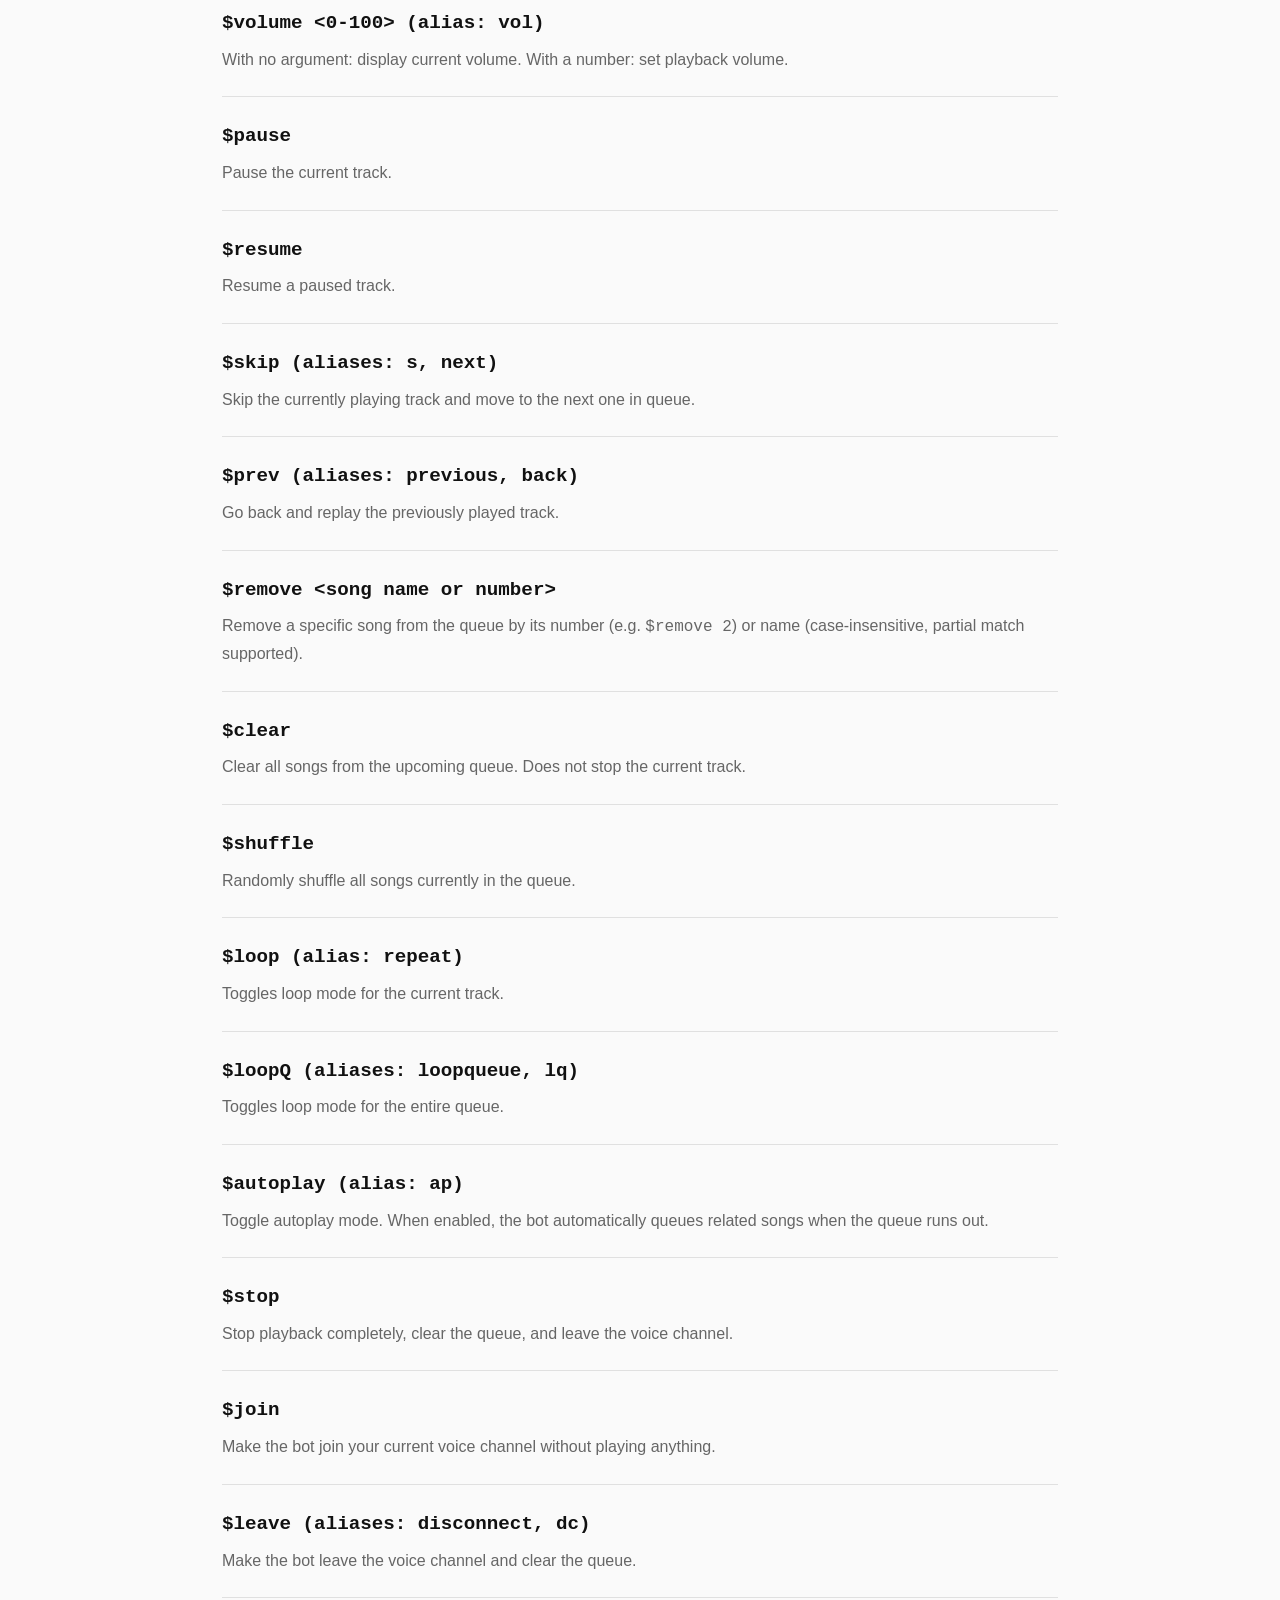
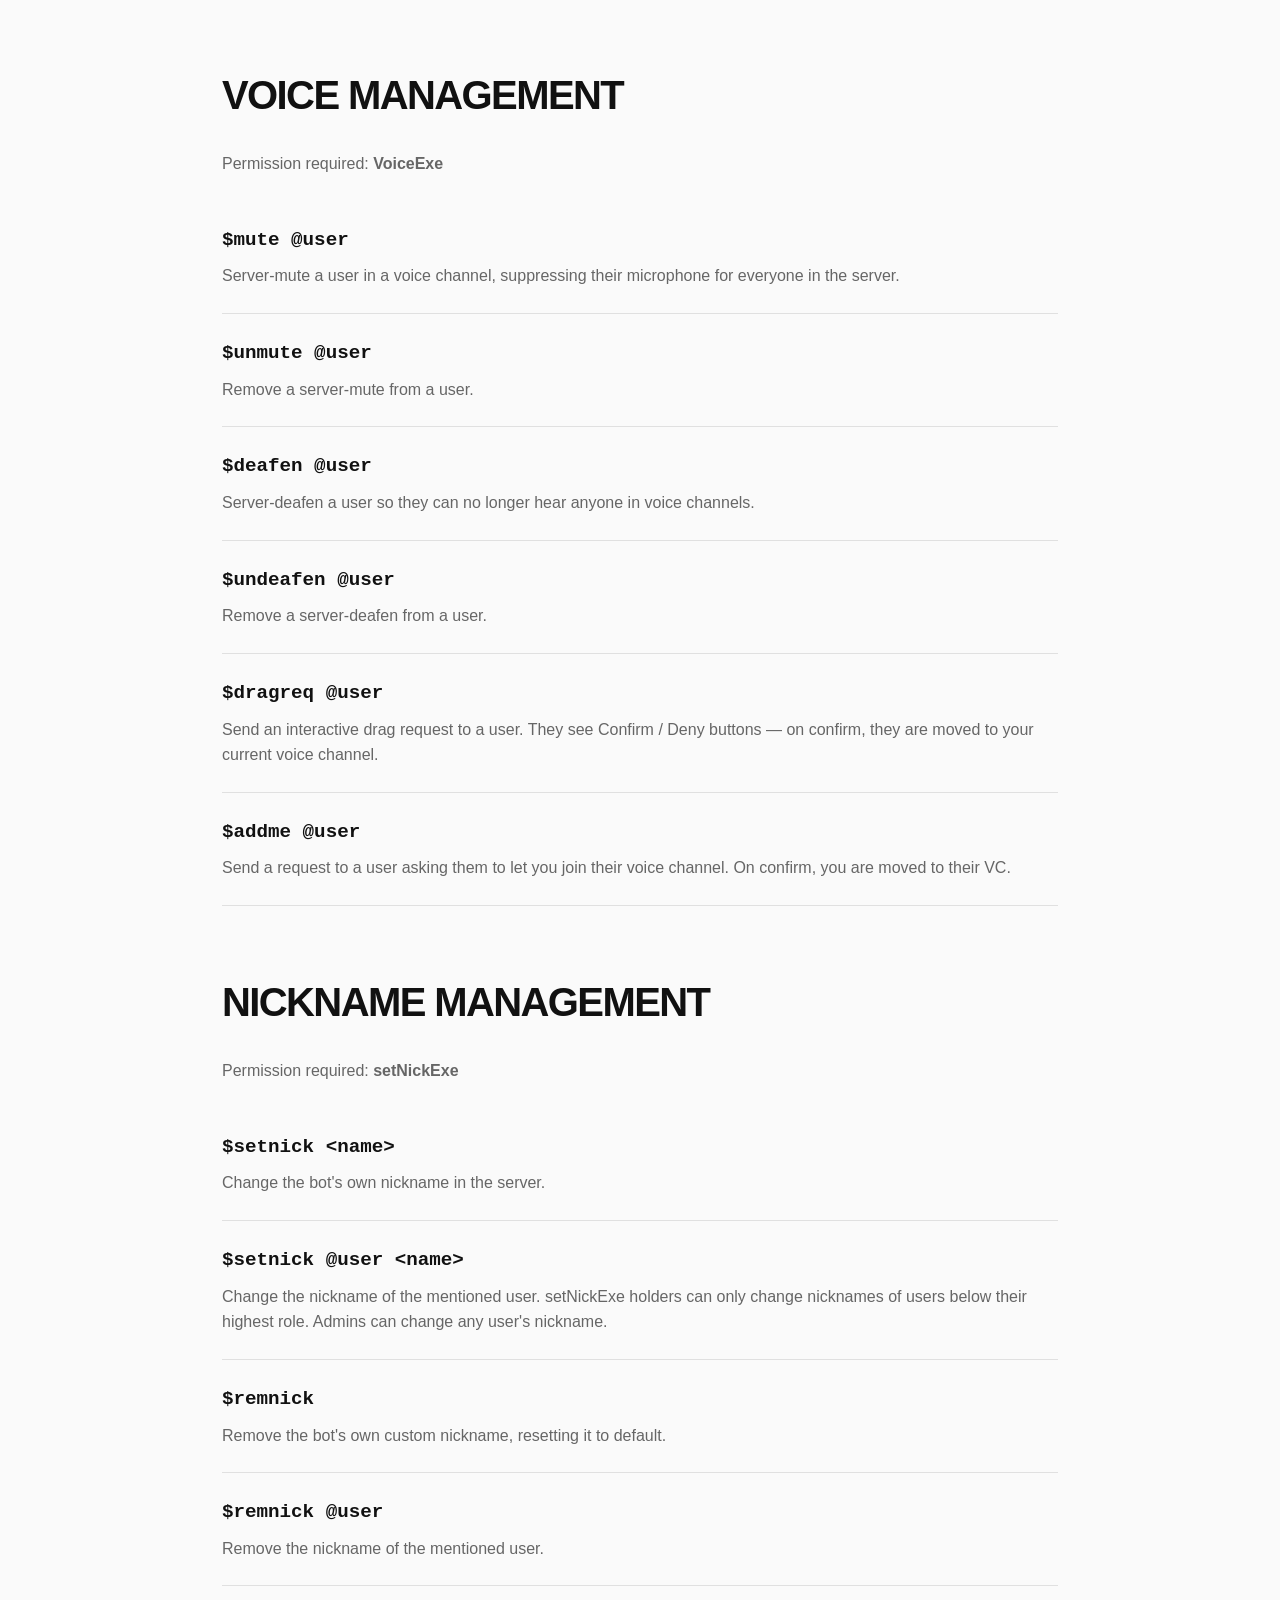
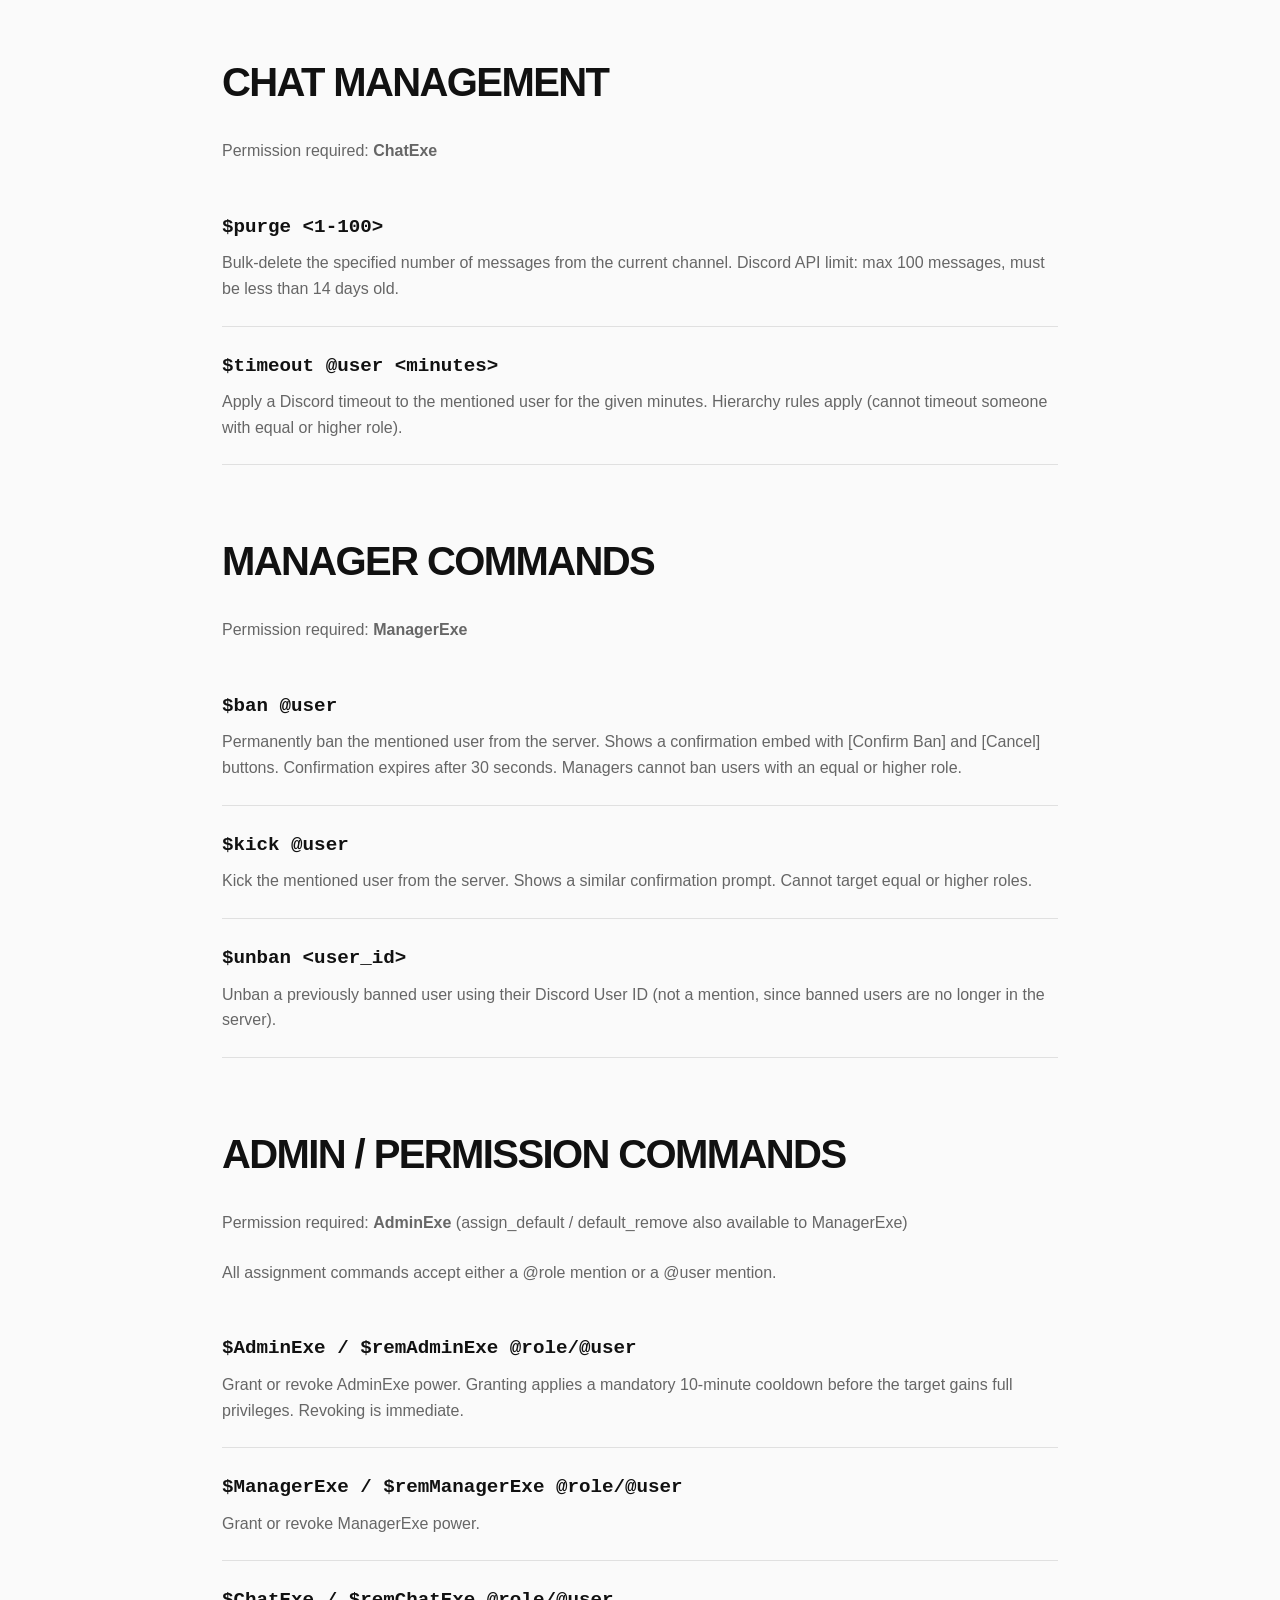
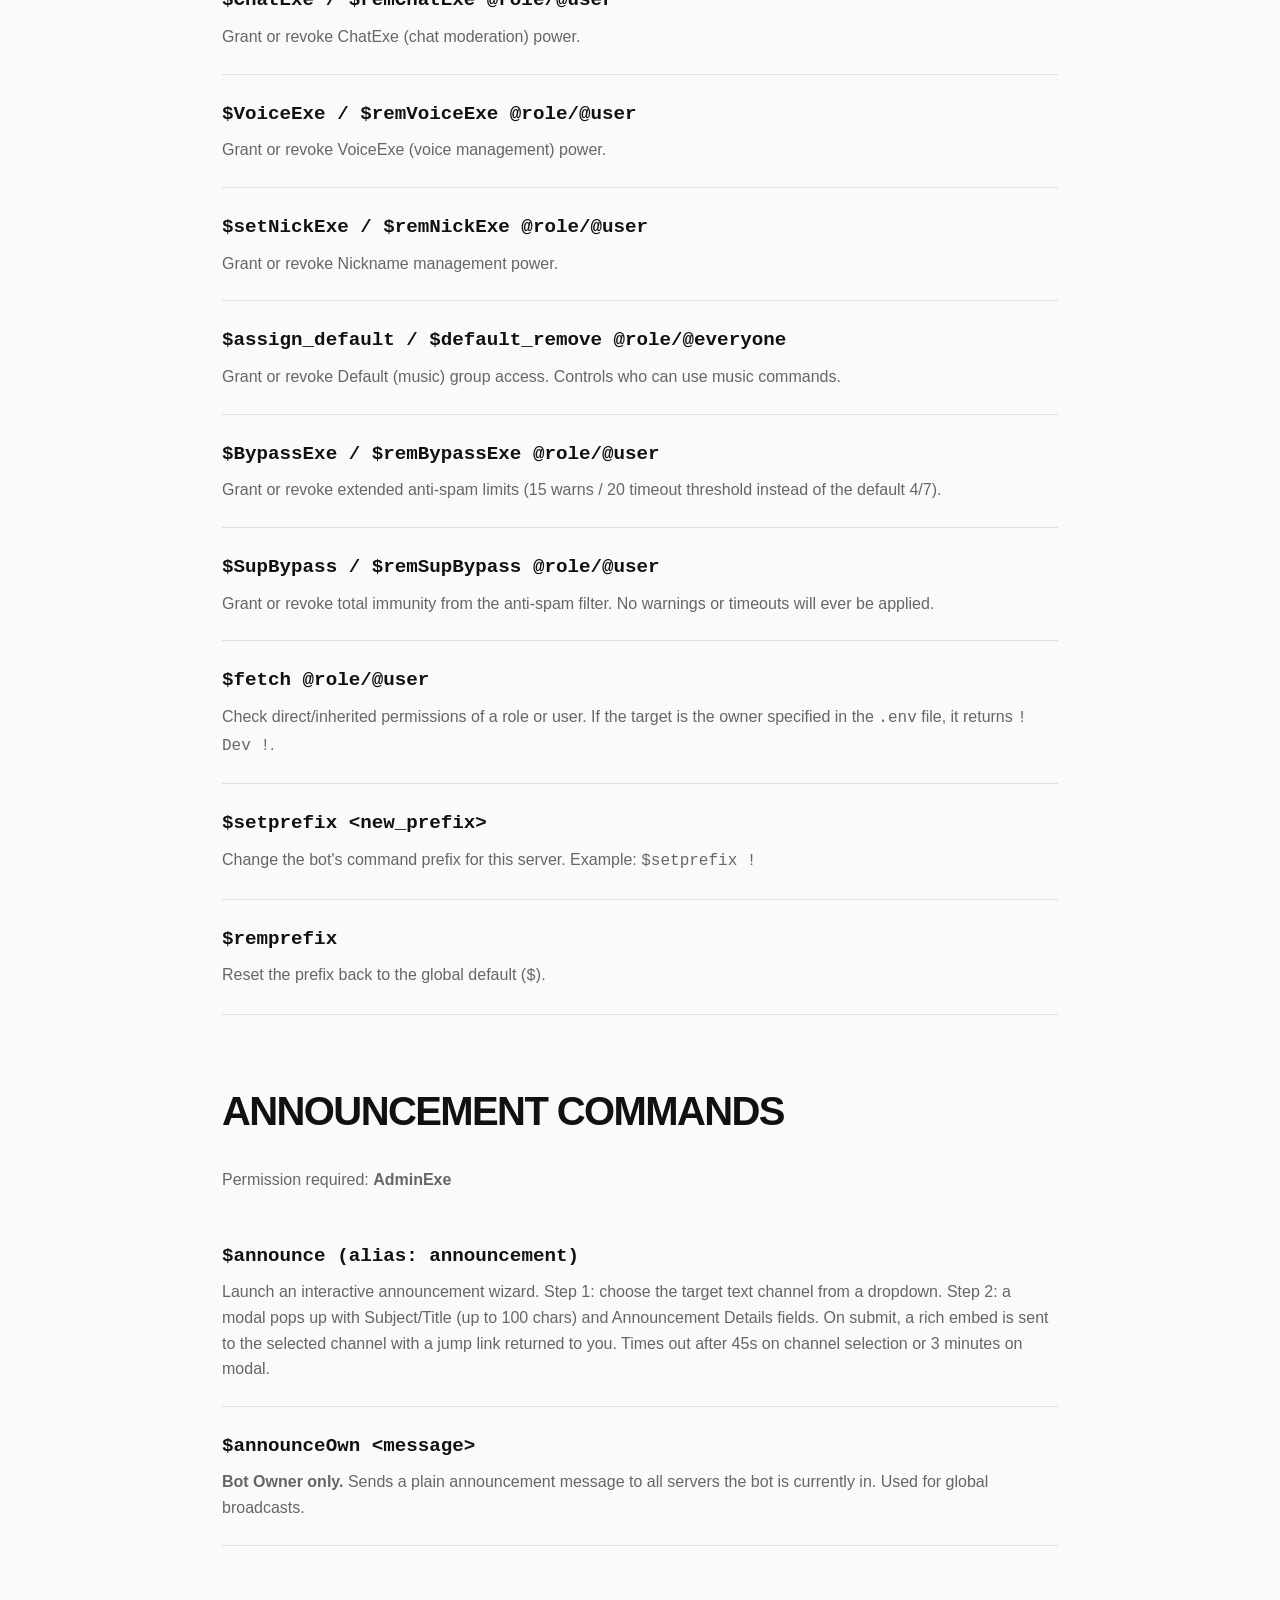
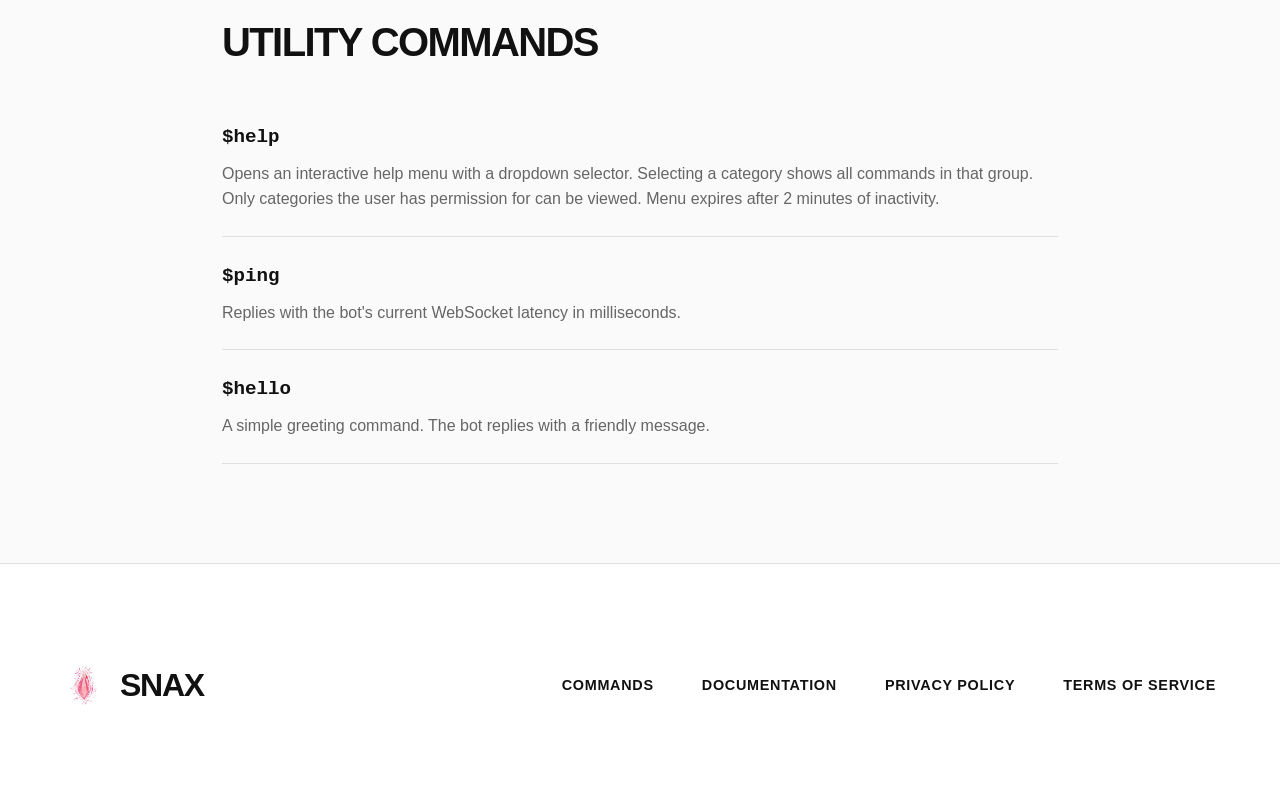
==== commit 871ef302: "update" ====
--- a/commands.html
+++ b/commands.html
@@ -19,7 +19,7 @@
                 <li><a href="index.html#features">Features</a></li>
                 <li><a href="commands.html">Commands</a></li>
                 <li><a href="documentation.html">Documentation</a></li>
-                <li><a href="https://discord.com/oauth2/authorize?client_id=1479181184696193154&permissions=8&integration_type=0&scope=bot" target="_blank" class="nav-btn">Add to Discord</a></li>
+                <li><a href="https://discord.com/oauth2/authorize?client_id=1479181184696193154&permissions=8&integration_type=0&scope=bot+applications.commands" target="_blank" class="nav-btn">Add to Discord</a></li>
             </ul>
         </div>
     </nav>
@@ -29,7 +29,7 @@
             <img src="logo.jpg" alt="Snax Bot" class="load-reveal-1" style="width: 120px; height: 120px; border-radius: 50%; margin-bottom: 2rem; box-shadow: 0 10px 30px rgba(0,0,0,0.1);">
             <h1 class="load-reveal-2">Commands</h1>
             <p class="load-reveal-3">Full reference for every SNAX command, organized by permission group. Default prefix is <code>$</code>.</p>
-            <a href="https://discord.com/oauth2/authorize?client_id=1479181184696193154&permissions=8&integration_type=0&scope=bot" target="_blank" class="btn-primary load-pop">
+            <a href="https://discord.com/oauth2/authorize?client_id=1479181184696193154&permissions=8&integration_type=0&scope=bot+applications.commands" target="_blank" class="btn-primary load-pop">
                 Add to Server
             </a>
         </div>
@@ -156,6 +156,14 @@
             <div class="cmd-item">
                 <div class="cmd-syntax">$setnick @user &lt;name&gt;</div>
                 <div class="cmd-desc">Change the nickname of the mentioned user. setNickExe holders can only change nicknames of users below their highest role. Admins can change any user's nickname.</div>
+            </div>
+            <div class="cmd-item">
+                <div class="cmd-syntax">$remnick</div>
+                <div class="cmd-desc">Remove the bot's own custom nickname, resetting it to default.</div>
+            </div>
+            <div class="cmd-item">
+                <div class="cmd-syntax">$remnick @user</div>
+                <div class="cmd-desc">Remove the nickname of the mentioned user.</div>
             </div>
         </div>
 
@@ -230,6 +238,10 @@
             <div class="cmd-item">
                 <div class="cmd-syntax">$SupBypass / $remSupBypass @role/@user</div>
                 <div class="cmd-desc">Grant or revoke total immunity from the anti-spam filter. No warnings or timeouts will ever be applied.</div>
+            </div>
+            <div class="cmd-item">
+                <div class="cmd-syntax">$fetch @role/@user</div>
+                <div class="cmd-desc">Check direct/inherited permissions of a role or user. If the target is the owner specified in the <code>.env</code> file, it returns <code>! Dev !</code>.</div>
             </div>
             <div class="cmd-item">
                 <div class="cmd-syntax">$setprefix &lt;new_prefix&gt;</div>
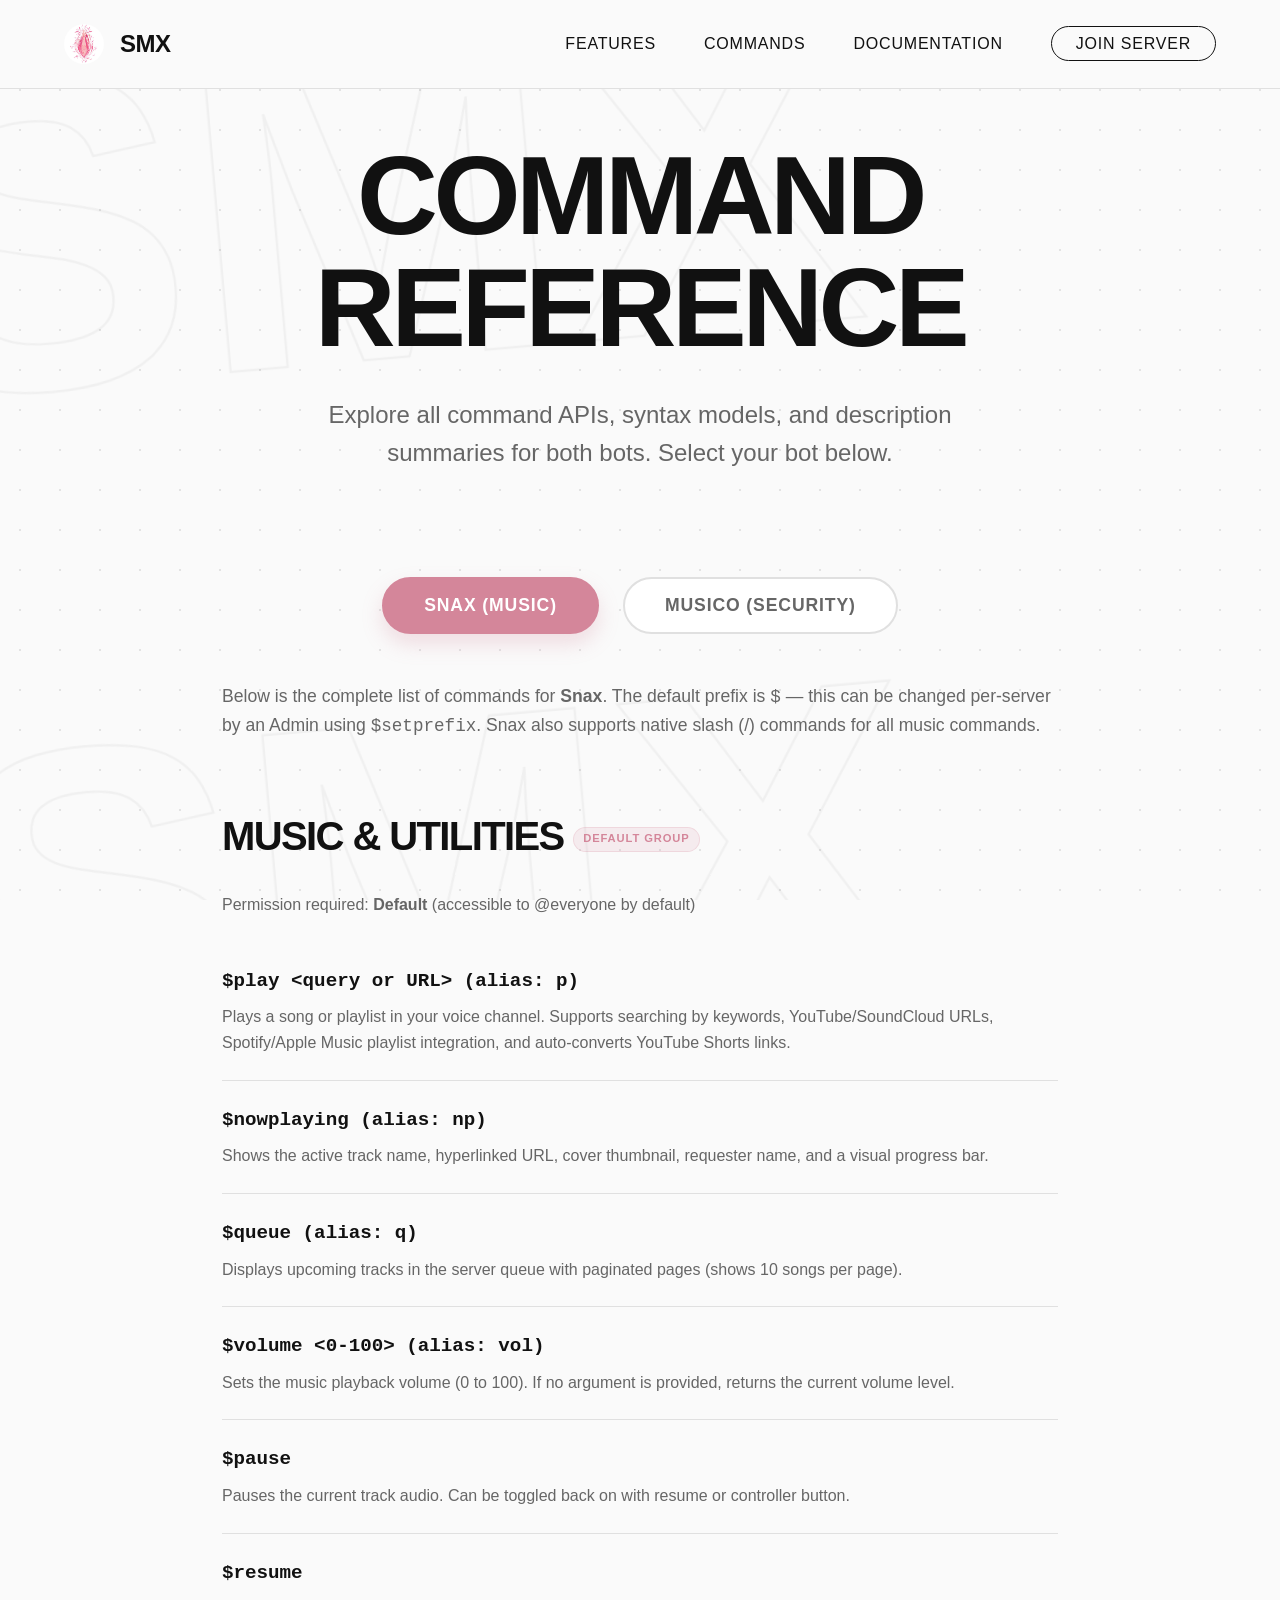
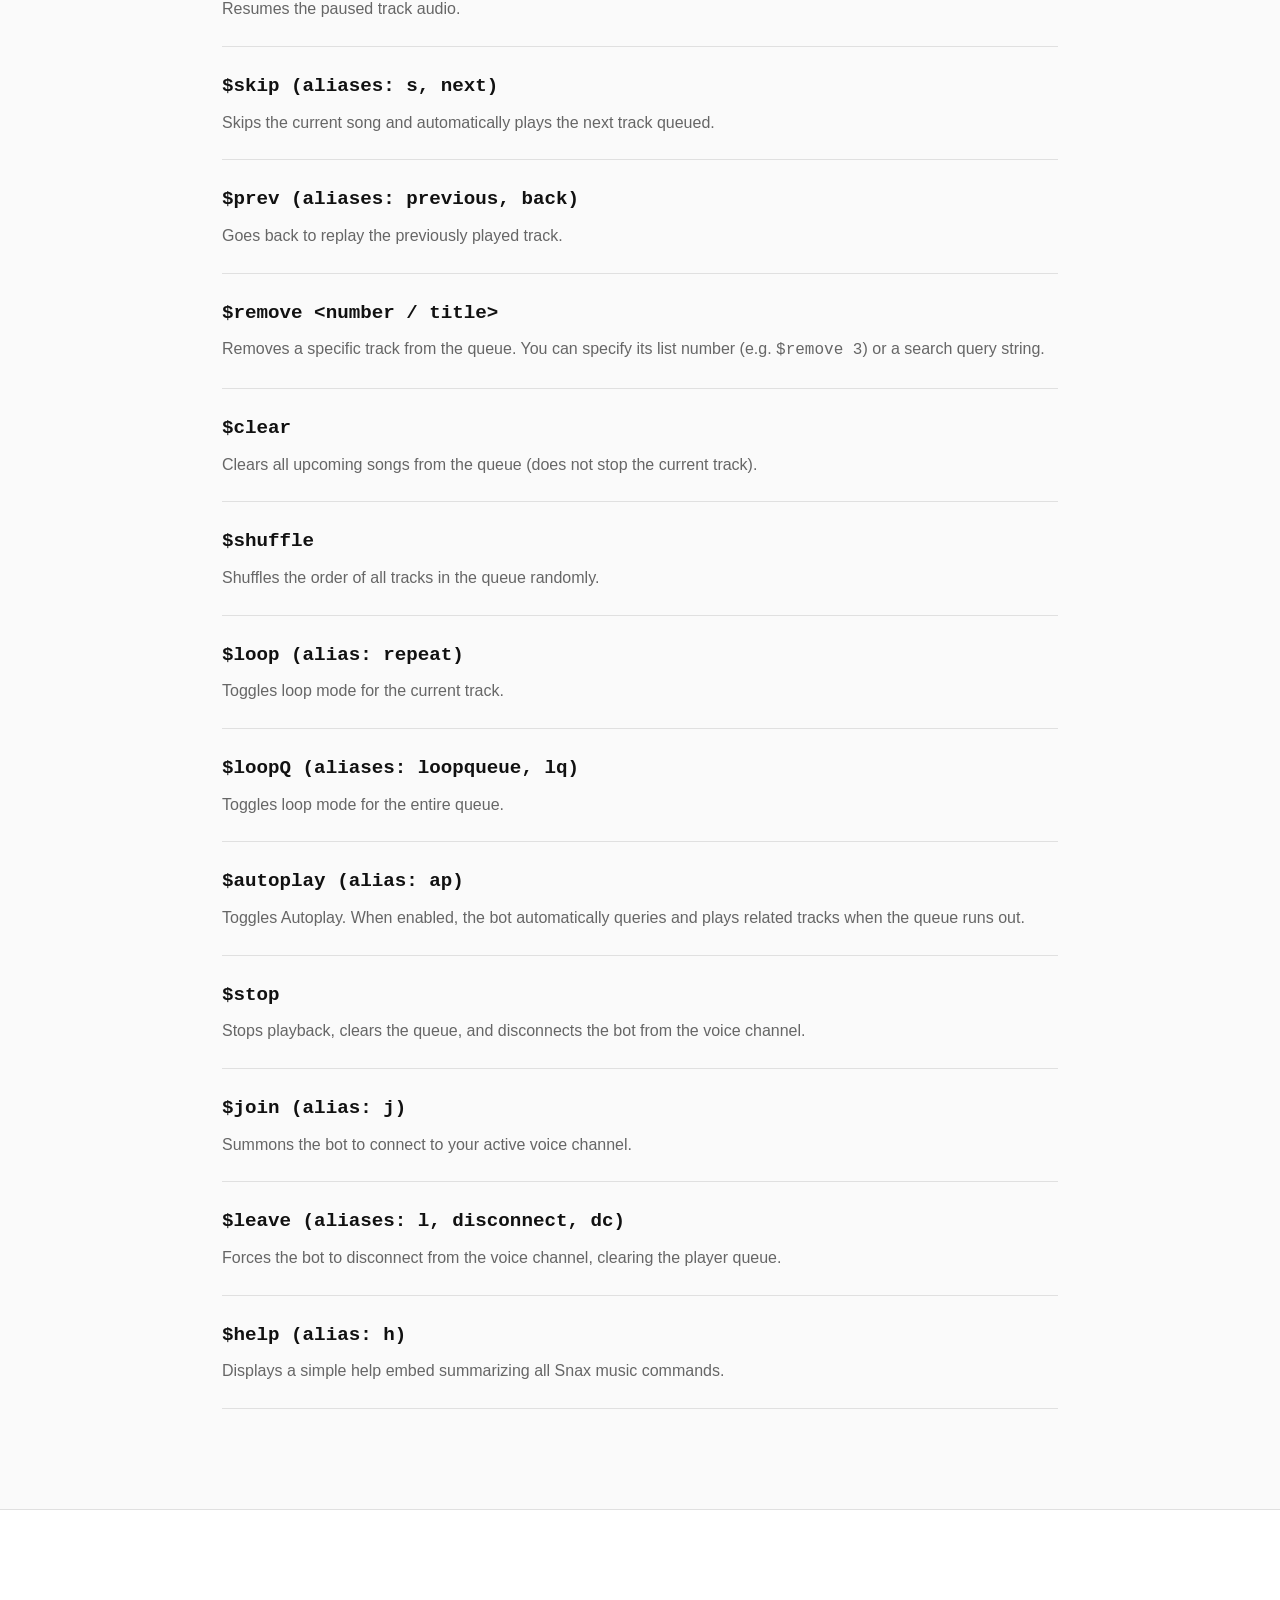
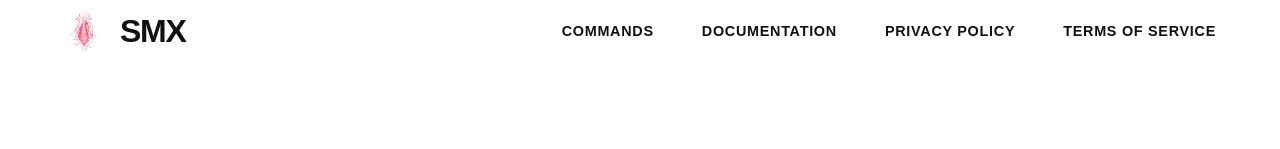
==== commit 9dbc6935: "update" ====
--- a/commands.html
+++ b/commands.html
@@ -3,8 +3,8 @@
 <head>
     <meta charset="UTF-8">
     <meta name="viewport" content="width=device-width, initial-scale=1.0">
-    <title>SNAX | Commands</title>
-    <meta name="description" content="Full command reference for SNAX — the enterprise Discord moderation and music bot.">
+    <title>SMX | Commands</title>
+    <meta name="description" content="Full command reference for Snax and Musico — premium Discord music and management bots.">
     <link rel="stylesheet" href="style.css">
 </head>
 <body>
@@ -12,277 +12,337 @@
     <nav class="navbar">
         <div class="nav-container">
             <a href="index.html" class="logo-container">
-                <img src="logo.jpg" alt="Snax Logo" class="logo-img">
-                <span class="logo">SNAX</span>
+                <img src="logo.jpg" alt="SMX Logo" class="logo-img">
+                <span class="logo">SMX</span>
             </a>
             <ul class="nav-links">
                 <li><a href="index.html#features">Features</a></li>
                 <li><a href="commands.html">Commands</a></li>
                 <li><a href="documentation.html">Documentation</a></li>
-                <li><a href="https://discord.com/oauth2/authorize?client_id=1479181184696193154&permissions=8&integration_type=0&scope=bot+applications.commands" target="_blank" class="nav-btn">Add to Discord</a></li>
+                <li><a href="https://discord.gg/rMasx9HgJJ" target="_blank" class="nav-btn">Join Server</a></li>
             </ul>
         </div>
     </nav>
 
-    <header class="hero">
+    <header class="hero" style="min-height: auto; padding-top: 140px; padding-bottom: 2rem;">
         <div class="hero-content">
-            <img src="logo.jpg" alt="Snax Bot" class="load-reveal-1" style="width: 120px; height: 120px; border-radius: 50%; margin-bottom: 2rem; box-shadow: 0 10px 30px rgba(0,0,0,0.1);">
-            <h1 class="load-reveal-2">Commands</h1>
-            <p class="load-reveal-3">Full reference for every SNAX command, organized by permission group. Default prefix is <code>$</code>.</p>
-            <a href="https://discord.com/oauth2/authorize?client_id=1479181184696193154&permissions=8&integration_type=0&scope=bot+applications.commands" target="_blank" class="btn-primary load-pop">
-                Add to Server
-            </a>
+            <h1 class="load-reveal-1">Command Reference</h1>
+            <p class="load-reveal-2" style="max-width: 700px; margin: 0 auto 1.5rem;">Explore all command APIs, syntax models, and description summaries for both bots. Select your bot below.</p>
         </div>
     </header>
 
-    <div class="content-container" style="margin-top: 2rem;">
-        <p class="reveal">Below is the comprehensive list of every command available, categorized by permission group. The default prefix is <code>$</code> — this can be changed per-server by an Admin using <code>$setprefix</code>. You can also trigger commands by @mentioning the bot.</p>
-
-        <!-- Music & Default -->
-        <div class="command-category reveal">
-            <h2>Music &amp; Default Utilities</h2>
-            <p style="font-size:1rem; color:var(--text-muted); margin-bottom:1.5rem;">Permission required: <strong>Default group</strong> (open to @everyone by default)</p>
-
-            <div class="cmd-item">
-                <div class="cmd-syntax">$play &lt;song name or URL&gt; <span class="cmd-alias">(alias: p)</span></div>
-                <div class="cmd-desc">Search for and play a song in your current voice channel. Accepts song names, YouTube URLs, playlist URLs, and YouTube Shorts (auto-converted). Adds to queue if a track is already playing.</div>
-            </div>
-            <div class="cmd-item">
-                <div class="cmd-syntax">$nowplaying <span class="cmd-alias">(alias: np)</span></div>
-                <div class="cmd-desc">Display an embed showing the currently playing track — title, author, duration, and progress.</div>
-            </div>
-            <div class="cmd-item">
-                <div class="cmd-syntax">$queue <span class="cmd-alias">(alias: q)</span></div>
-                <div class="cmd-desc">Show the current song queue as an interactive paginated embed (up to 10 songs per page).</div>
-            </div>
-            <div class="cmd-item">
-                <div class="cmd-syntax">$volume &lt;0-100&gt; <span class="cmd-alias">(alias: vol)</span></div>
-                <div class="cmd-desc">With no argument: display current volume. With a number: set playback volume.</div>
-            </div>
-            <div class="cmd-item">
-                <div class="cmd-syntax">$pause</div>
-                <div class="cmd-desc">Pause the current track.</div>
-            </div>
-            <div class="cmd-item">
-                <div class="cmd-syntax">$resume</div>
-                <div class="cmd-desc">Resume a paused track.</div>
-            </div>
-            <div class="cmd-item">
-                <div class="cmd-syntax">$skip <span class="cmd-alias">(aliases: s, next)</span></div>
-                <div class="cmd-desc">Skip the currently playing track and move to the next one in queue.</div>
-            </div>
-            <div class="cmd-item">
-                <div class="cmd-syntax">$prev <span class="cmd-alias">(aliases: previous, back)</span></div>
-                <div class="cmd-desc">Go back and replay the previously played track.</div>
-            </div>
-            <div class="cmd-item">
-                <div class="cmd-syntax">$remove &lt;song name or number&gt;</div>
-                <div class="cmd-desc">Remove a specific song from the queue by its number (e.g. <code>$remove 2</code>) or name (case-insensitive, partial match supported).</div>
-            </div>
-            <div class="cmd-item">
-                <div class="cmd-syntax">$clear</div>
-                <div class="cmd-desc">Clear all songs from the upcoming queue. Does not stop the current track.</div>
-            </div>
-            <div class="cmd-item">
-                <div class="cmd-syntax">$shuffle</div>
-                <div class="cmd-desc">Randomly shuffle all songs currently in the queue.</div>
-            </div>
-            <div class="cmd-item">
-                <div class="cmd-syntax">$loop <span class="cmd-alias">(alias: repeat)</span></div>
-                <div class="cmd-desc">Toggles loop mode for the current track.</div>
-            </div>
-            <div class="cmd-item">
-                <div class="cmd-syntax">$loopQ <span class="cmd-alias">(aliases: loopqueue, lq)</span></div>
-                <div class="cmd-desc">Toggles loop mode for the entire queue.</div>
-            </div>
-            <div class="cmd-item">
-                <div class="cmd-syntax">$autoplay <span class="cmd-alias">(alias: ap)</span></div>
-                <div class="cmd-desc">Toggle autoplay mode. When enabled, the bot automatically queues related songs when the queue runs out.</div>
-            </div>
-            <div class="cmd-item">
-                <div class="cmd-syntax">$stop</div>
-                <div class="cmd-desc">Stop playback completely, clear the queue, and leave the voice channel.</div>
-            </div>
-            <div class="cmd-item">
-                <div class="cmd-syntax">$join</div>
-                <div class="cmd-desc">Make the bot join your current voice channel without playing anything.</div>
-            </div>
-            <div class="cmd-item">
-                <div class="cmd-syntax">$leave <span class="cmd-alias">(aliases: disconnect, dc)</span></div>
-                <div class="cmd-desc">Make the bot leave the voice channel and clear the queue.</div>
-            </div>
-        </div>
-
-        <!-- Voice Management -->
-        <div class="command-category reveal">
-            <h2>Voice Management</h2>
-            <p style="font-size:1rem; color:var(--text-muted); margin-bottom:1.5rem;">Permission required: <strong>VoiceExe</strong></p>
-
-            <div class="cmd-item">
-                <div class="cmd-syntax">$mute @user</div>
-                <div class="cmd-desc">Server-mute a user in a voice channel, suppressing their microphone for everyone in the server.</div>
-            </div>
-            <div class="cmd-item">
-                <div class="cmd-syntax">$unmute @user</div>
-                <div class="cmd-desc">Remove a server-mute from a user.</div>
-            </div>
-            <div class="cmd-item">
-                <div class="cmd-syntax">$deafen @user</div>
-                <div class="cmd-desc">Server-deafen a user so they can no longer hear anyone in voice channels.</div>
-            </div>
-            <div class="cmd-item">
-                <div class="cmd-syntax">$undeafen @user</div>
-                <div class="cmd-desc">Remove a server-deafen from a user.</div>
-            </div>
-            <div class="cmd-item">
-                <div class="cmd-syntax">$dragreq @user</div>
-                <div class="cmd-desc">Send an interactive drag request to a user. They see Confirm / Deny buttons — on confirm, they are moved to your current voice channel.</div>
-            </div>
-            <div class="cmd-item">
-                <div class="cmd-syntax">$addme @user</div>
-                <div class="cmd-desc">Send a request to a user asking them to let you join their voice channel. On confirm, you are moved to their VC.</div>
-            </div>
-        </div>
-
-        <!-- Nickname Commands -->
-        <div class="command-category reveal">
-            <h2>Nickname Management</h2>
-            <p style="font-size:1rem; color:var(--text-muted); margin-bottom:1.5rem;">Permission required: <strong>setNickExe</strong></p>
-
-            <div class="cmd-item">
-                <div class="cmd-syntax">$setnick &lt;name&gt;</div>
-                <div class="cmd-desc">Change the bot's own nickname in the server.</div>
-            </div>
-            <div class="cmd-item">
-                <div class="cmd-syntax">$setnick @user &lt;name&gt;</div>
-                <div class="cmd-desc">Change the nickname of the mentioned user. setNickExe holders can only change nicknames of users below their highest role. Admins can change any user's nickname.</div>
-            </div>
-            <div class="cmd-item">
-                <div class="cmd-syntax">$remnick</div>
-                <div class="cmd-desc">Remove the bot's own custom nickname, resetting it to default.</div>
-            </div>
-            <div class="cmd-item">
-                <div class="cmd-syntax">$remnick @user</div>
-                <div class="cmd-desc">Remove the nickname of the mentioned user.</div>
-            </div>
-        </div>
-
-        <!-- Chat Management -->
-        <div class="command-category reveal">
-            <h2>Chat Management</h2>
-            <p style="font-size:1rem; color:var(--text-muted); margin-bottom:1.5rem;">Permission required: <strong>ChatExe</strong></p>
-
-            <div class="cmd-item">
-                <div class="cmd-syntax">$purge &lt;1-100&gt;</div>
-                <div class="cmd-desc">Bulk-delete the specified number of messages from the current channel. Discord API limit: max 100 messages, must be less than 14 days old.</div>
-            </div>
-            <div class="cmd-item">
-                <div class="cmd-syntax">$timeout @user &lt;minutes&gt;</div>
-                <div class="cmd-desc">Apply a Discord timeout to the mentioned user for the given minutes. Hierarchy rules apply (cannot timeout someone with equal or higher role).</div>
-            </div>
-        </div>
-
-        <!-- Manager Commands -->
-        <div class="command-category reveal">
-            <h2>Manager Commands</h2>
-            <p style="font-size:1rem; color:var(--text-muted); margin-bottom:1.5rem;">Permission required: <strong>ManagerExe</strong></p>
-
-            <div class="cmd-item">
-                <div class="cmd-syntax">$ban @user</div>
-                <div class="cmd-desc">Permanently ban the mentioned user from the server. Shows a confirmation embed with [Confirm Ban] and [Cancel] buttons. Confirmation expires after 30 seconds. Managers cannot ban users with an equal or higher role.</div>
-            </div>
-            <div class="cmd-item">
-                <div class="cmd-syntax">$kick @user</div>
-                <div class="cmd-desc">Kick the mentioned user from the server. Shows a similar confirmation prompt. Cannot target equal or higher roles.</div>
-            </div>
-            <div class="cmd-item">
-                <div class="cmd-syntax">$unban &lt;user_id&gt;</div>
-                <div class="cmd-desc">Unban a previously banned user using their Discord User ID (not a mention, since banned users are no longer in the server).</div>
-            </div>
-        </div>
-
-        <!-- Admin Commands -->
-        <div class="command-category reveal">
-            <h2>Admin / Permission Commands</h2>
-            <p style="font-size:1rem; color:var(--text-muted); margin-bottom:1.5rem;">Permission required: <strong>AdminExe</strong> (assign_default / default_remove also available to ManagerExe)</p>
-            <p style="font-size:1rem; color:var(--text-muted); margin-bottom:1.5rem;">All assignment commands accept either a @role mention or a @user mention.</p>
-
-            <div class="cmd-item">
-                <div class="cmd-syntax">$AdminExe / $remAdminExe @role/@user</div>
-                <div class="cmd-desc">Grant or revoke AdminExe power. Granting applies a mandatory 10-minute cooldown before the target gains full privileges. Revoking is immediate.</div>
-            </div>
-            <div class="cmd-item">
-                <div class="cmd-syntax">$ManagerExe / $remManagerExe @role/@user</div>
-                <div class="cmd-desc">Grant or revoke ManagerExe power.</div>
-            </div>
-            <div class="cmd-item">
-                <div class="cmd-syntax">$ChatExe / $remChatExe @role/@user</div>
-                <div class="cmd-desc">Grant or revoke ChatExe (chat moderation) power.</div>
-            </div>
-            <div class="cmd-item">
-                <div class="cmd-syntax">$VoiceExe / $remVoiceExe @role/@user</div>
-                <div class="cmd-desc">Grant or revoke VoiceExe (voice management) power.</div>
-            </div>
-            <div class="cmd-item">
-                <div class="cmd-syntax">$setNickExe / $remNickExe @role/@user</div>
-                <div class="cmd-desc">Grant or revoke Nickname management power.</div>
-            </div>
-            <div class="cmd-item">
-                <div class="cmd-syntax">$assign_default / $default_remove @role/@everyone</div>
-                <div class="cmd-desc">Grant or revoke Default (music) group access. Controls who can use music commands.</div>
-            </div>
-            <div class="cmd-item">
-                <div class="cmd-syntax">$BypassExe / $remBypassExe @role/@user</div>
-                <div class="cmd-desc">Grant or revoke extended anti-spam limits (15 warns / 20 timeout threshold instead of the default 4/7).</div>
-            </div>
-            <div class="cmd-item">
-                <div class="cmd-syntax">$SupBypass / $remSupBypass @role/@user</div>
-                <div class="cmd-desc">Grant or revoke total immunity from the anti-spam filter. No warnings or timeouts will ever be applied.</div>
-            </div>
-            <div class="cmd-item">
-                <div class="cmd-syntax">$fetch @role/@user</div>
-                <div class="cmd-desc">Check direct/inherited permissions of a role or user. If the target is the owner specified in the <code>.env</code> file, it returns <code>! Dev !</code>.</div>
-            </div>
-            <div class="cmd-item">
-                <div class="cmd-syntax">$setprefix &lt;new_prefix&gt;</div>
-                <div class="cmd-desc">Change the bot's command prefix for this server. Example: <code>$setprefix !</code></div>
-            </div>
-            <div class="cmd-item">
-                <div class="cmd-syntax">$remprefix</div>
-                <div class="cmd-desc">Reset the prefix back to the global default (<code>$</code>).</div>
-            </div>
-        </div>
-
-        <!-- Announcement Commands -->
-        <div class="command-category reveal">
-            <h2>Announcement Commands</h2>
-            <p style="font-size:1rem; color:var(--text-muted); margin-bottom:1.5rem;">Permission required: <strong>AdminExe</strong></p>
-
-            <div class="cmd-item">
-                <div class="cmd-syntax">$announce <span class="cmd-alias">(alias: announcement)</span></div>
-                <div class="cmd-desc">Launch an interactive announcement wizard. Step 1: choose the target text channel from a dropdown. Step 2: a modal pops up with Subject/Title (up to 100 chars) and Announcement Details fields. On submit, a rich embed is sent to the selected channel with a jump link returned to you. Times out after 45s on channel selection or 3 minutes on modal.</div>
-            </div>
-            <div class="cmd-item">
-                <div class="cmd-syntax">$announceOwn &lt;message&gt;</div>
-                <div class="cmd-desc"><strong>Bot Owner only.</strong> Sends a plain announcement message to all servers the bot is currently in. Used for global broadcasts.</div>
-            </div>
-        </div>
-
-        <!-- Utility Commands -->
-        <div class="command-category reveal">
-            <h2>Utility Commands</h2>
-
-            <div class="cmd-item">
-                <div class="cmd-syntax">$help</div>
-                <div class="cmd-desc">Opens an interactive help menu with a dropdown selector. Selecting a category shows all commands in that group. Only categories the user has permission for can be viewed. Menu expires after 2 minutes of inactivity.</div>
-            </div>
-            <div class="cmd-item">
-                <div class="cmd-syntax">$ping</div>
-                <div class="cmd-desc">Replies with the bot's current WebSocket latency in milliseconds.</div>
-            </div>
-            <div class="cmd-item">
-                <div class="cmd-syntax">$hello</div>
-                <div class="cmd-desc">A simple greeting command. The bot replies with a friendly message.</div>
+    <div class="bot-switcher load-reveal-3">
+        <button class="switcher-btn active" data-bot="snax">Snax (Music)</button>
+        <button class="switcher-btn" data-bot="musico">Musico (Security)</button>
+    </div>
+
+    <div class="content-container" style="margin-top: 1rem;">
+        
+        <!-- ==========================================
+             SNAX COMMAND VIEW (MUSIC & SPAM CONTROL)
+             ========================================== -->
+        <div id="snax-view" class="bot-view active">
+            <p class="reveal">Below is the complete list of commands for <strong>Snax</strong>. The default prefix is <code>$</code> — this can be changed per-server by an Admin using <code>$setprefix</code>. Snax also supports native slash (/) commands for all music commands.</p>
+
+            <div class="command-category reveal">
+                <h2>Music &amp; Utilities <span class="badge badge-snax">Default Group</span></h2>
+                <p style="font-size:1rem; color:var(--text-muted); margin-bottom:1.5rem;">Permission required: <strong>Default</strong> (accessible to @everyone by default)</p>
+
+                <div class="cmd-item">
+                    <div class="cmd-syntax">$play &lt;query or URL&gt; <span class="cmd-alias">(alias: p)</span></div>
+                    <div class="cmd-desc">Plays a song or playlist in your voice channel. Supports searching by keywords, YouTube/SoundCloud URLs, Spotify/Apple Music playlist integration, and auto-converts YouTube Shorts links.</div>
+                </div>
+                <div class="cmd-item">
+                    <div class="cmd-syntax">$nowplaying <span class="cmd-alias">(alias: np)</span></div>
+                    <div class="cmd-desc">Shows the active track name, hyperlinked URL, cover thumbnail, requester name, and a visual progress bar.</div>
+                </div>
+                <div class="cmd-item">
+                    <div class="cmd-syntax">$queue <span class="cmd-alias">(alias: q)</span></div>
+                    <div class="cmd-desc">Displays upcoming tracks in the server queue with paginated pages (shows 10 songs per page).</div>
+                </div>
+                <div class="cmd-item">
+                    <div class="cmd-syntax">$volume &lt;0-100&gt; <span class="cmd-alias">(alias: vol)</span></div>
+                    <div class="cmd-desc">Sets the music playback volume (0 to 100). If no argument is provided, returns the current volume level.</div>
+                </div>
+                <div class="cmd-item">
+                    <div class="cmd-syntax">$pause</div>
+                    <div class="cmd-desc">Pauses the current track audio. Can be toggled back on with resume or controller button.</div>
+                </div>
+                <div class="cmd-item">
+                    <div class="cmd-syntax">$resume</div>
+                    <div class="cmd-desc">Resumes the paused track audio.</div>
+                </div>
+                <div class="cmd-item">
+                    <div class="cmd-syntax">$skip <span class="cmd-alias">(aliases: s, next)</span></div>
+                    <div class="cmd-desc">Skips the current song and automatically plays the next track queued.</div>
+                </div>
+                <div class="cmd-item">
+                    <div class="cmd-syntax">$prev <span class="cmd-alias">(aliases: previous, back)</span></div>
+                    <div class="cmd-desc">Goes back to replay the previously played track.</div>
+                </div>
+                <div class="cmd-item">
+                    <div class="cmd-syntax">$remove &lt;number / title&gt;</div>
+                    <div class="cmd-desc">Removes a specific track from the queue. You can specify its list number (e.g. <code>$remove 3</code>) or a search query string.</div>
+                </div>
+                <div class="cmd-item">
+                    <div class="cmd-syntax">$clear</div>
+                    <div class="cmd-desc">Clears all upcoming songs from the queue (does not stop the current track).</div>
+                </div>
+                <div class="cmd-item">
+                    <div class="cmd-syntax">$shuffle</div>
+                    <div class="cmd-desc">Shuffles the order of all tracks in the queue randomly.</div>
+                </div>
+                <div class="cmd-item">
+                    <div class="cmd-syntax">$loop <span class="cmd-alias">(alias: repeat)</span></div>
+                    <div class="cmd-desc">Toggles loop mode for the current track.</div>
+                </div>
+                <div class="cmd-item">
+                    <div class="cmd-syntax">$loopQ <span class="cmd-alias">(aliases: loopqueue, lq)</span></div>
+                    <div class="cmd-desc">Toggles loop mode for the entire queue.</div>
+                </div>
+                <div class="cmd-item">
+                    <div class="cmd-syntax">$autoplay <span class="cmd-alias">(alias: ap)</span></div>
+                    <div class="cmd-desc">Toggles Autoplay. When enabled, the bot automatically queries and plays related tracks when the queue runs out.</div>
+                </div>
+                <div class="cmd-item">
+                    <div class="cmd-syntax">$stop</div>
+                    <div class="cmd-desc">Stops playback, clears the queue, and disconnects the bot from the voice channel.</div>
+                </div>
+                <div class="cmd-item">
+                    <div class="cmd-syntax">$join <span class="cmd-alias">(alias: j)</span></div>
+                    <div class="cmd-desc">Summons the bot to connect to your active voice channel.</div>
+                </div>
+                <div class="cmd-item">
+                    <div class="cmd-syntax">$leave <span class="cmd-alias">(aliases: l, disconnect, dc)</span></div>
+                    <div class="cmd-desc">Forces the bot to disconnect from the voice channel, clearing the player queue.</div>
+                </div>
+                <div class="cmd-item">
+                    <div class="cmd-syntax">$help <span class="cmd-alias">(alias: h)</span></div>
+                    <div class="cmd-desc">Displays a simple help embed summarizing all Snax music commands.</div>
+                </div>
+            </div>
+        </div>
+
+        <!-- ==========================================
+             MUSICO COMMAND VIEW (RBAC & VERIFICATION)
+             ========================================== -->
+        <div id="musico-view" class="bot-view">
+            <p class="reveal">Below is the complete list of commands for <strong>Musico</strong>. The default prefix is <code>!</code> — this can be changed per-server by an Admin using <code>!setprefix</code>. Musico enforces a strict Role-Based Access Control (RBAC) hierarchy.</p>
+
+            <!-- General Utilities -->
+            <div class="command-category reveal">
+                <h2>General Utilities <span class="badge badge-musico">Default Group</span></h2>
+                <p style="font-size:1rem; color:var(--text-muted); margin-bottom:1.5rem;">Permission required: <strong>Default</strong> (accessible to @everyone by default)</p>
+
+                <div class="cmd-item">
+                    <div class="cmd-syntax">!help</div>
+                    <div class="cmd-desc">Opens the interactive help guide. Displays an interactive select menu filtering categories the user has permission to execute.</div>
+                </div>
+                <div class="cmd-item">
+                    <div class="cmd-syntax">!ping</div>
+                    <div class="cmd-desc">Returns the WebSocket latency between the Discord client and API gateway.</div>
+                </div>
+                <div class="cmd-item">
+                    <div class="cmd-syntax">!hello</div>
+                    <div class="cmd-desc">Responds with a simple greeting.</div>
+                </div>
+            </div>
+
+            <!-- Voice Exe -->
+            <div class="command-category reveal">
+                <h2>Voice channel controls <span class="badge badge-musico">VoiceExe Group</span></h2>
+                <p style="font-size:1rem; color:var(--text-muted); margin-bottom:1.5rem;">Permission required: <strong>VoiceExe</strong> (granted to Voice Staff)</p>
+
+                <div class="cmd-item">
+                    <div class="cmd-syntax">!mute &lt;@user/ID&gt;</div>
+                    <div class="cmd-desc">Mutes a user's voice transmission in their current voice channel.</div>
+                </div>
+                <div class="cmd-item">
+                    <div class="cmd-syntax">!unmute &lt;@user/ID&gt;</div>
+                    <div class="cmd-desc">Restores a user's voice transmission in their voice channel.</div>
+                </div>
+                <div class="cmd-item">
+                    <div class="cmd-syntax">!deafen &lt;@user/ID&gt;</div>
+                    <div class="cmd-desc">Deafens a user, blocking their voice playback in their voice channel.</div>
+                </div>
+                <div class="cmd-item">
+                    <div class="cmd-syntax">!undeafen &lt;@user/ID&gt;</div>
+                    <div class="cmd-desc">Undeafens a user, restoring playback in their voice channel.</div>
+                </div>
+                <div class="cmd-item">
+                    <div class="cmd-syntax">!dragreq &lt;@user/ID&gt;</div>
+                    <div class="cmd-desc">Sends an invitation asking to move a user into your current VC. User gets an invite embed with a checkmark button to accept.</div>
+                </div>
+                <div class="cmd-item">
+                    <div class="cmd-syntax">!addme</div>
+                    <div class="cmd-desc">Requests the bot to join the voice channel you are currently in.</div>
+                </div>
+            </div>
+
+            <!-- Nickname Exe -->
+            <div class="command-category reveal">
+                <h2>Nickname Control <span class="badge badge-musico">setNickExe Group</span></h2>
+                <p style="font-size:1rem; color:var(--text-muted); margin-bottom:1.5rem;">Permission required: <strong>setNickExe</strong></p>
+
+                <div class="cmd-item">
+                    <div class="cmd-syntax">!setnick &lt;@user/ID&gt; &lt;new nickname&gt;</div>
+                    <div class="cmd-desc">Updates a user's server nickname. (Hierarchy rules apply).</div>
+                </div>
+                <div class="cmd-item">
+                    <div class="cmd-syntax">!remnick &lt;@user/ID&gt;</div>
+                    <div class="cmd-desc">Resets a user's nickname back to their default Discord username.</div>
+                </div>
+            </div>
+
+            <!-- Chat Exe -->
+            <div class="command-category reveal">
+                <h2>Chat Moderation <span class="badge badge-musico">ChatExe Group</span></h2>
+                <p style="font-size:1rem; color:var(--text-muted); margin-bottom:1.5rem;">Permission required: <strong>ChatExe</strong></p>
+
+                <div class="cmd-item">
+                    <div class="cmd-syntax">!purge &lt;amount&gt;</div>
+                    <div class="cmd-desc">Purges messages from the current channel (Accepts 1-100, up to 14 days old).</div>
+                </div>
+                <div class="cmd-item">
+                    <div class="cmd-syntax">!timeout &lt;@user/ID&gt; &lt;minutes&gt; [reason]</div>
+                    <div class="cmd-desc">Applies a Discord timeout block on a member, restricting text and voice channel communications.</div>
+                </div>
+            </div>
+
+            <!-- Manager Exe -->
+            <div class="command-category reveal">
+                <h2>Server Management <span class="badge badge-musico">ManagerExe Group</span></h2>
+                <p style="font-size:1rem; color:var(--text-muted); margin-bottom:1.5rem;">Permission required: <strong>ManagerExe</strong> (ManagerExe users can also assign VoiceExe, setNickExe, and Default groups)</p>
+
+                <div class="cmd-item">
+                    <div class="cmd-syntax">!ban &lt;@user/ID&gt; [reason]</div>
+                    <div class="cmd-desc">Banish a user from the server. Prompts a staff confirmation embed with green [Confirm] and red [Cancel] buttons.</div>
+                </div>
+                <div class="cmd-item">
+                    <div class="cmd-syntax">!kick &lt;@user/ID&gt; [reason]</div>
+                    <div class="cmd-desc">Kicks a user out of the server immediately, using a confirmation embed flow.</div>
+                </div>
+                <div class="cmd-item">
+                    <div class="cmd-syntax">!unban &lt;userID&gt;</div>
+                    <div class="cmd-desc">Revokes an active server ban on a user using their numeric Discord User ID.</div>
+                </div>
+            </div>
+
+            <!-- Admin / Permission Commands -->
+            <div class="command-category reveal">
+                <h2>Admin &amp; Permissions <span class="badge badge-musico">AdminExe Group</span></h2>
+                <p style="font-size:1rem; color:var(--text-muted); margin-bottom:1.5rem;">Permission required: <strong>AdminExe</strong> (or Server Owner)</p>
+
+                <div class="cmd-item">
+                    <div class="cmd-syntax">!AdminExe &lt;@user/@role/ID&gt;</div>
+                    <div class="cmd-desc">Assigns the target to the AdminExe group (subject to a mandatory 10-minute cooldown queue before taking effect).</div>
+                </div>
+                <div class="cmd-item">
+                    <div class="cmd-syntax">!remAdminExe &lt;@user/@role/ID&gt;</div>
+                    <div class="cmd-desc">Revokes the AdminExe group assignment (cancels pending queue instantly).</div>
+                </div>
+                <div class="cmd-item">
+                    <div class="cmd-syntax">!ManagerExe &lt;@user/@role/ID&gt;</div>
+                    <div class="cmd-desc">Assigns the target to the ManagerExe group (active immediately).</div>
+                </div>
+                <div class="cmd-item">
+                    <div class="cmd-syntax">!remManagerExe &lt;@user/@role/ID&gt;</div>
+                    <div class="cmd-desc">Revokes the ManagerExe group assignment.</div>
+                </div>
+                <div class="cmd-item">
+                    <div class="cmd-syntax">!VoiceExe &lt;@user/@role/ID&gt;</div>
+                    <div class="cmd-desc">Assigns the target to the VoiceExe group.</div>
+                </div>
+                <div class="cmd-item">
+                    <div class="cmd-syntax">!remVoiceExe &lt;@user/@role/ID&gt;</div>
+                    <div class="cmd-desc">Revokes the VoiceExe group assignment.</div>
+                </div>
+                <div class="cmd-item">
+                    <div class="cmd-syntax">!setNickExe &lt;@user/@role/ID&gt;</div>
+                    <div class="cmd-desc">Assigns the target to the setNickExe group.</div>
+                </div>
+                <div class="cmd-item">
+                    <div class="cmd-syntax">!remNickExe &lt;@user/@role/ID&gt;</div>
+                    <div class="cmd-desc">Revokes the setNickExe group assignment.</div>
+                </div>
+                <div class="cmd-item">
+                    <div class="cmd-syntax">!ChatExe &lt;@user/@role/ID&gt;</div>
+                    <div class="cmd-desc">Assigns the target to the ChatExe group.</div>
+                </div>
+                <div class="cmd-item">
+                    <div class="cmd-syntax">!remChatExe &lt;@user/@role/ID&gt;</div>
+                    <div class="cmd-desc">Revokes the ChatExe group assignment.</div>
+                </div>
+                <div class="cmd-item">
+                    <div class="cmd-syntax">!BypassExe &lt;@user/@role/ID&gt;</div>
+                    <div class="cmd-desc">Assigns the target to the BypassExe group (increases rate limits, active immediately).</div>
+                </div>
+                <div class="cmd-item">
+                    <div class="cmd-syntax">!remBypassExe &lt;@user/@role/ID&gt;</div>
+                    <div class="cmd-desc">Revokes the BypassExe group assignment.</div>
+                </div>
+                <div class="cmd-item">
+                    <div class="cmd-syntax">!SupBypass &lt;@user/@role/ID&gt;</div>
+                    <div class="cmd-desc">Assigns the target to the SupBypass group (provides complete spam immunity, active immediately).</div>
+                </div>
+                <div class="cmd-item">
+                    <div class="cmd-syntax">!remSupBypass &lt;@user/@role/ID&gt;</div>
+                    <div class="cmd-desc">Revokes the SupBypass group assignment.</div>
+                </div>
+                <div class="cmd-item">
+                    <div class="cmd-syntax">!assign_default &lt;@user/@role/ID&gt;</div>
+                    <div class="cmd-desc">Grants the default commands group to the specified target.</div>
+                </div>
+                <div class="cmd-item">
+                    <div class="cmd-syntax">!default_remove &lt;@user/@role/ID&gt;</div>
+                    <div class="cmd-desc">Revokes the default group assignment from the specified target.</div>
+                </div>
+                <div class="cmd-item">
+                    <div class="cmd-syntax">!fetch &lt;@user/@role/ID&gt;</div>
+                    <div class="cmd-desc">Audits a target's permissions, showing direct groups and groups inherited via roles.</div>
+                </div>
+                <div class="cmd-item">
+                    <div class="cmd-syntax">!setprefix &lt;prefix&gt;</div>
+                    <div class="cmd-desc">Sets a custom command prefix for this server.</div>
+                </div>
+                <div class="cmd-item">
+                    <div class="cmd-syntax">!remprefix</div>
+                    <div class="cmd-desc">Removes the custom prefix, reverting this server back to the default prefix (!).</div>
+                </div>
+            </div>
+
+            <!-- Verification Management -->
+            <div class="command-category reveal">
+                <h2>Onboarding Setup <span class="badge badge-musico">AdminExe Group</span></h2>
+                <p style="font-size:1rem; color:var(--text-muted); margin-bottom:1.5rem;">Permission required: <strong>AdminExe</strong></p>
+
+                <div class="cmd-item">
+                    <div class="cmd-syntax">!setverification &lt;OFF/LOW/MEDIUM/HIGH/STRICT&gt;</div>
+                    <div class="cmd-desc">Updates the verification strictness policy for this server.</div>
+                </div>
+                <div class="cmd-item">
+                    <div class="cmd-syntax">!setverifiedrole &lt;role name&gt;</div>
+                    <div class="cmd-desc">Configures the server role assigned to verified members.</div>
+                </div>
+                <div class="cmd-item">
+                    <div class="cmd-syntax">!verify &lt;rules_message | @user&gt;</div>
+                    <div class="cmd-desc">Posts the rules agreement button (using "rules_message" parameter) or manually launches onboarding verification workflows for a user.</div>
+                </div>
+            </div>
+
+            <!-- Announcement Commands -->
+            <div class="command-category reveal">
+                <h2>Announcement Commands <span class="badge badge-musico">AdminExe Group</span></h2>
+                <p style="font-size:1rem; color:var(--text-muted); margin-bottom:1.5rem;">Permission required: <strong>AdminExe</strong> (or Bot Owner)</p>
+
+                <div class="cmd-item">
+                    <div class="cmd-syntax">!announce &lt;message&gt;</div>
+                    <div class="cmd-desc">Standard announcement. Formats and prints a localized embed announcement in the channel.</div>
+                </div>
+                <div class="cmd-item">
+                    <div class="cmd-syntax">!announceown &lt;message&gt;</div>
+                    <div class="cmd-desc">Global broadcast. Sends an announcement to the best text channel in all servers the bot resides in. (Bot Owner only).</div>
+                </div>
             </div>
         </div>
 
@@ -291,8 +351,8 @@
     <footer class="footer">
         <div class="footer-content">
             <div class="footer-brand">
-                <img src="logo.jpg" alt="Snax Logo" class="logo-img">
-                <h2>SNAX</h2>
+                <img src="logo.jpg" alt="SMX Logo" class="logo-img">
+                <h2>SMX</h2>
             </div>
             <div class="footer-links">
                 <a href="commands.html">Commands</a>
--- a/style.css
+++ b/style.css
@@ -2,7 +2,9 @@
     --bg-color: #FAFAFA;
     --text-main: #111111;
     --text-muted: #666666;
-    --accent: #FF3B30; /* Bold accent color if needed */
+    --accent: #FF3B30; /* Default accent */
+    --accent-snax: #D4869A; /* Soft Dusty Pink for Snax */
+    --accent-musico: #7AA0C2; /* Soft Slate Blue for Musico */
     --border-color: #E0E0E0;
     --surface: #FFFFFF;
 }
@@ -423,3 +425,252 @@
     .hero-content h1 { font-size: 3.5rem; }
     .nav-links { display: none; }
 }
+
+/* ============================================================================
+   MULTI-BOT SWITCHER & LAYOUT STYLES
+   ============================================================================ */
+
+/* Bot Tab Switcher */
+.bot-switcher {
+    display: flex;
+    justify-content: center;
+    gap: 1.5rem;
+    margin: 3rem 0;
+}
+
+.switcher-btn {
+    padding: 1rem 2.5rem;
+    font-size: 1.1rem;
+    font-weight: 700;
+    text-transform: uppercase;
+    letter-spacing: 0.05em;
+    background: var(--surface);
+    border: 2px solid var(--border-color);
+    border-radius: 50px;
+    color: var(--text-muted);
+    transition: all 0.3s cubic-bezier(0.16, 1, 0.3, 1);
+    outline: none;
+}
+
+.switcher-btn:hover {
+    transform: translateY(-2px);
+    box-shadow: 0 10px 20px rgba(0,0,0,0.05);
+    color: var(--text-main);
+    border-color: var(--text-main);
+}
+
+.switcher-btn.active {
+    color: #FFFFFF;
+}
+
+.switcher-btn.active[data-bot="snax"] {
+    border-color: var(--accent-snax);
+    background: var(--accent-snax);
+    box-shadow: 0 10px 20px rgba(212, 134, 154, 0.25);
+}
+
+.switcher-btn.active[data-bot="musico"] {
+    border-color: var(--accent-musico);
+    background: var(--accent-musico);
+    box-shadow: 0 10px 20px rgba(122, 160, 194, 0.25);
+}
+
+/* Badge styling */
+.badge {
+    display: inline-block;
+    padding: 0.2em 0.8em;
+    font-size: 0.7rem;
+    font-weight: 700;
+    text-transform: uppercase;
+    letter-spacing: 0.08em;
+    border-radius: 50px;
+    vertical-align: middle;
+}
+
+.badge-snax {
+    background: rgba(212, 134, 154, 0.12);
+    color: var(--accent-snax);
+    border: 1px solid rgba(212, 134, 154, 0.2);
+}
+
+.badge-musico {
+    background: rgba(122, 160, 194, 0.12);
+    color: var(--accent-musico);
+    border: 1px solid rgba(122, 160, 194, 0.2);
+}
+
+/* Bot-specific views */
+.bot-view {
+    display: none;
+}
+
+.bot-view.active {
+    display: block;
+}
+
+/* Split Hero / Hub Layout */
+.hero-split {
+    display: flex;
+    gap: 3rem;
+    max-width: 1400px;
+    margin: 80px auto 0;
+    padding: 2rem 4rem 6rem;
+    align-items: stretch;
+}
+
+.bot-card {
+    flex: 1;
+    background: var(--surface);
+    border: 1px solid var(--border-color);
+    padding: 4rem 3rem;
+    display: flex;
+    flex-direction: column;
+    align-items: center;
+    text-align: center;
+    border-radius: 12px;
+    transition: all 0.4s cubic-bezier(0.16, 1, 0.3, 1);
+    position: relative;
+    overflow: hidden;
+}
+
+.bot-card::before {
+    content: '';
+    position: absolute;
+    top: 0;
+    left: 0;
+    width: 100%;
+    height: 6px;
+}
+
+.bot-card-snax::before {
+    background: var(--accent-snax);
+}
+
+.bot-card-musico::before {
+    background: var(--accent-musico);
+}
+
+.bot-card:hover {
+    transform: translateY(-8px);
+    box-shadow: 0 20px 40px rgba(0,0,0,0.06);
+}
+
+.bot-card-snax:hover {
+    border-color: var(--accent-snax);
+}
+
+.bot-card-musico:hover {
+    border-color: var(--accent-musico);
+}
+
+.bot-card .bot-icon {
+    width: 110px;
+    height: 110px;
+    border-radius: 50%;
+    margin-bottom: 2rem;
+    object-fit: cover;
+    box-shadow: 0 10px 25px rgba(0,0,0,0.08);
+    background: var(--bg-color);
+}
+
+.bot-card h2 {
+    font-size: 3rem;
+    margin-bottom: 0.5rem;
+    text-transform: uppercase;
+}
+
+.bot-card .bot-tagline {
+    font-size: 1.2rem;
+    color: var(--text-muted);
+    margin-bottom: 2rem;
+    font-weight: 500;
+}
+
+.bot-card .bot-features-list {
+    list-style: none;
+    text-align: left;
+    margin-bottom: 3.5rem;
+    width: 100%;
+    max-width: 320px;
+    flex-grow: 1;
+}
+
+.bot-card .bot-features-list li {
+    padding: 0.5rem 0;
+    font-size: 1.05rem;
+    color: var(--text-muted);
+    position: relative;
+    padding-left: 1.75rem;
+}
+
+.bot-card .bot-features-list li::before {
+    content: '✦';
+    position: absolute;
+    left: 0;
+    font-weight: bold;
+}
+
+.bot-card-snax .bot-features-list li::before {
+    color: var(--accent-snax);
+}
+
+.bot-card-musico .bot-features-list li::before {
+    color: var(--accent-musico);
+}
+
+.btn-snax {
+    background: transparent;
+    border: 2px solid var(--text-main);
+    color: var(--text-main);
+    transition: all 0.4s cubic-bezier(0.16, 1, 0.3, 1);
+}
+
+.btn-snax:hover {
+    background: var(--accent-snax);
+    border-color: var(--accent-snax);
+    color: #FFFFFF;
+    box-shadow: 0 15px 30px rgba(212, 134, 154, 0.3);
+}
+
+.btn-musico {
+    background: transparent;
+    border: 2px solid var(--text-main);
+    color: var(--text-main);
+    transition: all 0.4s cubic-bezier(0.16, 1, 0.3, 1);
+}
+
+.btn-musico:hover {
+    background: var(--accent-musico);
+    border-color: var(--accent-musico);
+    color: #FFFFFF;
+    box-shadow: 0 15px 30px rgba(122, 160, 194, 0.3);
+}
+
+.hub-header {
+    text-align: center;
+    padding-top: 140px;
+    padding-bottom: 0;
+}
+
+.hub-header h1 {
+    font-size: 5rem;
+    text-transform: uppercase;
+    line-height: 1.1;
+    margin-bottom: 1.5rem;
+}
+
+.hub-header p {
+    font-size: 1.3rem;
+    color: var(--text-muted);
+    max-width: 800px;
+    margin: 0 auto;
+}
+
+@media (max-width: 1024px) {
+    .hero-split {
+        flex-direction: column;
+        padding: 2rem;
+        gap: 2.5rem;
+    }
+}
+
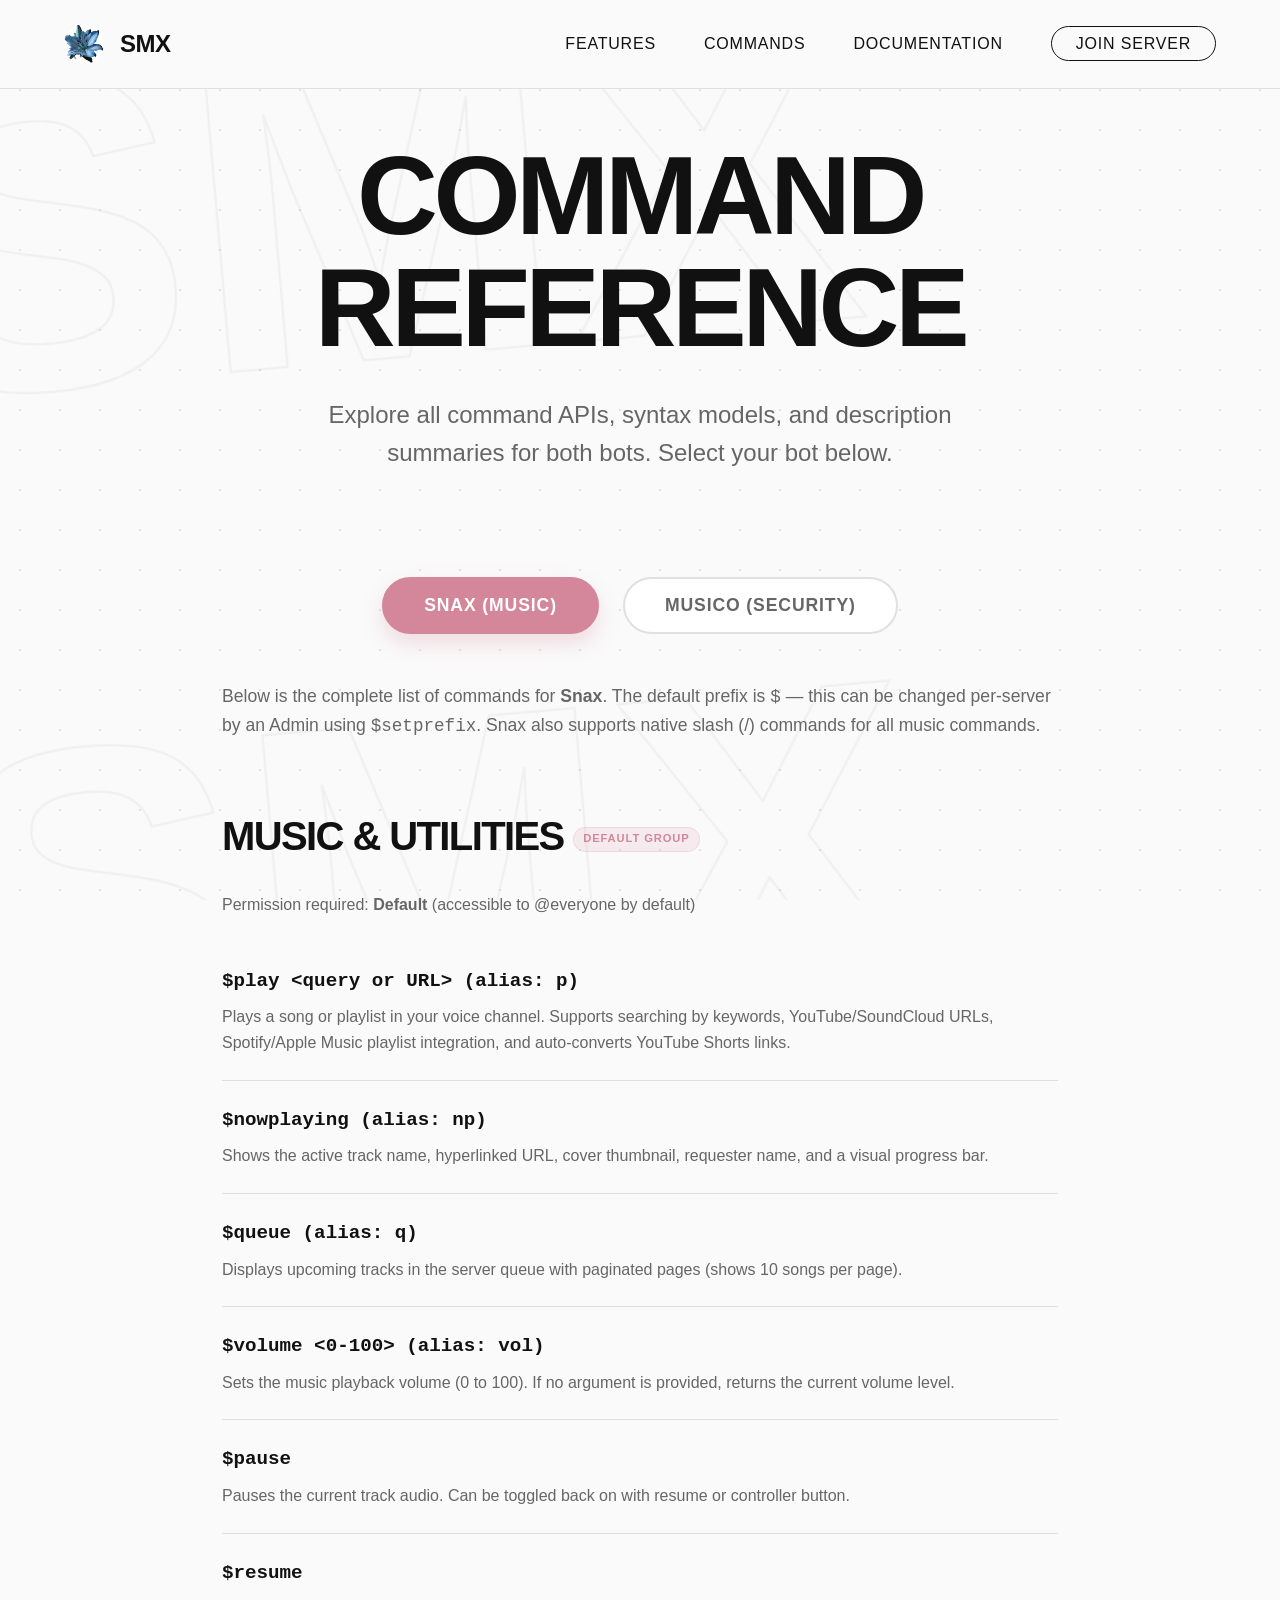
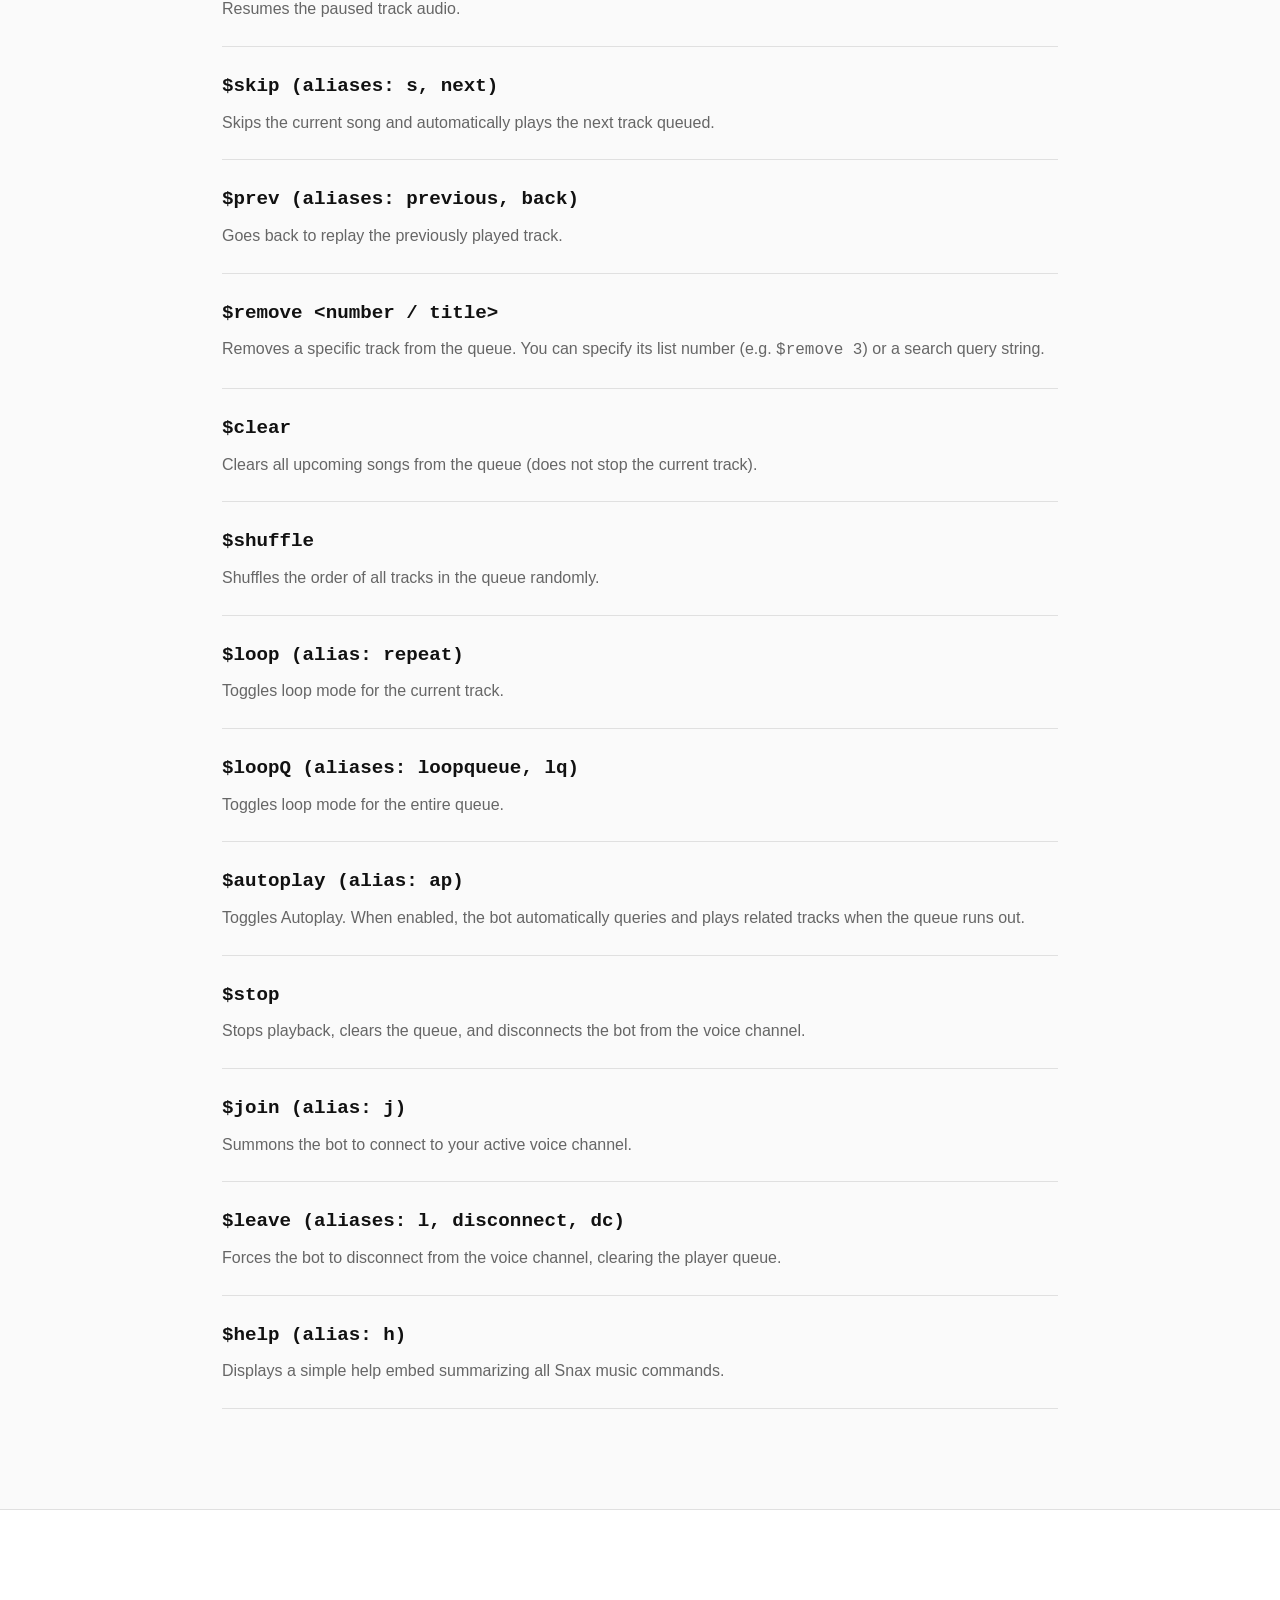
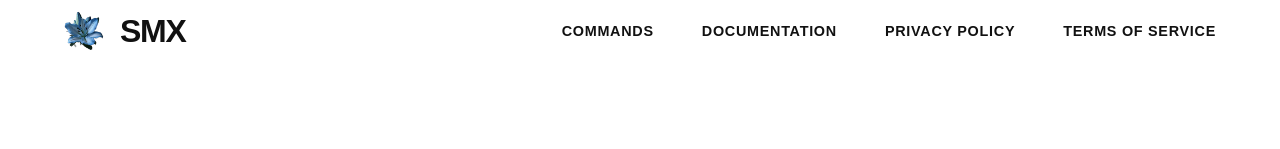
==== commit 620f7fb7: "change" ====
--- a/commands.html
+++ b/commands.html
@@ -12,7 +12,7 @@
     <nav class="navbar">
         <div class="nav-container">
             <a href="index.html" class="logo-container">
-                <img src="logo.jpg" alt="SMX Logo" class="logo-img">
+                <img src="107f0842e4fa8916c533242ac1825f24.jpg" alt="SMX Logo" class="logo-img">
                 <span class="logo">SMX</span>
             </a>
             <ul class="nav-links">
@@ -21,6 +21,11 @@
                 <li><a href="documentation.html">Documentation</a></li>
                 <li><a href="https://discord.gg/rMasx9HgJJ" target="_blank" class="nav-btn">Join Server</a></li>
             </ul>
+            <button class="nav-toggle" id="navToggle" aria-label="Toggle Navigation">
+                <span></span>
+                <span></span>
+                <span></span>
+            </button>
         </div>
     </nav>
 
@@ -351,7 +356,7 @@
     <footer class="footer">
         <div class="footer-content">
             <div class="footer-brand">
-                <img src="logo.jpg" alt="SMX Logo" class="logo-img">
+                <img src="107f0842e4fa8916c533242ac1825f24.jpg" alt="SMX Logo" class="logo-img">
                 <h2>SMX</h2>
             </div>
             <div class="footer-links">
--- a/style.css
+++ b/style.css
@@ -55,6 +55,17 @@
     background-size: 40px 40px;
     opacity: 0.15;
     will-change: transform;
+    z-index: 1;
+}
+
+#butterflyCanvas {
+    position: absolute;
+    top: 0;
+    left: 0;
+    width: 100%;
+    height: 100%;
+    pointer-events: none;
+    z-index: 2;
 }
 
 .bg-text-container {
@@ -69,6 +80,7 @@
     transform: rotate(-5deg);
     transform-origin: top left;
     will-change: transform;
+    z-index: 3;
 }
 
 .bg-text {
@@ -411,9 +423,66 @@
     animation: popIn 0.8s cubic-bezier(0.175, 0.885, 0.32, 1.275) 0.5s both;
 }
 
-/* Responsive */
+/* Responsive Table Wrapper */
+.table-wrapper {
+    width: 100%;
+    overflow-x: auto;
+    -webkit-overflow-scrolling: touch;
+    margin: 1.5rem 0;
+}
+.table-wrapper .data-table {
+    margin: 0;
+}
+
+/* Navbar Toggle for Mobile */
+.logo-container {
+    z-index: 1002;
+    position: relative;
+}
+
+.nav-toggle {
+    display: none;
+    flex-direction: column;
+    justify-content: space-between;
+    width: 26px;
+    height: 18px;
+    background: transparent;
+    border: none;
+    cursor: pointer;
+    padding: 0;
+    z-index: 1002;
+    position: relative;
+}
+
+.nav-toggle span {
+    width: 100%;
+    height: 2px;
+    background-color: var(--text-main);
+    border-radius: 1px;
+    transition: all 0.3s cubic-bezier(0.16, 1, 0.3, 1);
+    transform-origin: left center;
+}
+
+.nav-toggle.active span:nth-child(1) {
+    transform: rotate(45deg) translate(2px, 0px);
+}
+
+.nav-toggle.active span:nth-child(2) {
+    opacity: 0;
+    width: 0;
+}
+
+.nav-toggle.active span:nth-child(3) {
+    transform: rotate(-45deg) translate(2px, 0px);
+}
+
+/* Responsive Styles */
 @media (max-width: 1024px) {
-    .hero-content h1 { font-size: 5rem; }
+    .hero-content h1 { font-size: 4.5rem; }
+    .hub-header h1 { font-size: 3.5rem; }
+    .content-container h1 { font-size: 3rem; }
+    .section-title { font-size: 3rem; }
+    
     .features-grid { grid-template-columns: 1fr; }
     .nav-container, .section, .footer { padding-left: 2rem; padding-right: 2rem; }
     .footer-content { grid-template-columns: 1fr; text-align: center; justify-content: center; }
@@ -422,8 +491,94 @@
 }
 
 @media (max-width: 768px) {
-    .hero-content h1 { font-size: 3.5rem; }
-    .nav-links { display: none; }
+    .nav-toggle {
+        display: flex;
+    }
+    
+    .nav-links {
+        display: flex;
+        position: fixed;
+        top: 0;
+        left: 0;
+        width: 100vw;
+        height: 100vh;
+        background: rgba(250, 250, 250, 0.96);
+        backdrop-filter: blur(16px);
+        -webkit-backdrop-filter: blur(16px);
+        flex-direction: column;
+        justify-content: center;
+        align-items: center;
+        gap: 2rem;
+        z-index: 1001;
+        opacity: 0;
+        pointer-events: none;
+        transform: translateY(-20px);
+        transition: opacity 0.4s cubic-bezier(0.16, 1, 0.3, 1), transform 0.4s cubic-bezier(0.16, 1, 0.3, 1);
+    }
+    
+    .nav-links.active {
+        opacity: 1;
+        pointer-events: auto;
+        transform: translateY(0);
+    }
+    
+    .nav-links li {
+        width: 100%;
+        text-align: center;
+    }
+    
+    .nav-links a {
+        display: inline-block;
+        padding: 0.8rem 2rem;
+        font-size: 1.2rem;
+    }
+    
+    .nav-btn {
+        background: var(--text-main);
+        color: var(--bg-color);
+        width: auto;
+        min-width: 200px;
+    }
+    
+    .hero-content h1 { font-size: 3rem; }
+    .hub-header h1 { font-size: 2.5rem; }
+    .content-container h1 { font-size: 2.2rem; }
+    .section-title { font-size: 2.2rem; }
+    .bot-card h2 { font-size: 2.5rem; }
+    
+    .bot-switcher {
+        flex-direction: column;
+        align-items: center;
+        gap: 0.75rem;
+    }
+    
+    .switcher-btn {
+        width: 100%;
+        max-width: 280px;
+        text-align: center;
+    }
+}
+
+@media (max-width: 480px) {
+    .hero-content h1 { font-size: 2.2rem; }
+    .hub-header h1 { font-size: 2rem; }
+    .content-container h1 { font-size: 1.8rem; }
+    .section-title { font-size: 1.8rem; }
+    .bot-card h2 { font-size: 2rem; }
+    
+    .bot-card {
+        padding: 3rem 1.5rem;
+    }
+    
+    .btn-primary {
+        padding: 1.2rem 2rem;
+        font-size: 1rem;
+    }
+    
+    .nav-container {
+        padding-left: 1.5rem;
+        padding-right: 1.5rem;
+    }
 }
 
 /* ============================================================================
@@ -561,6 +716,55 @@
 
 .bot-card-musico:hover {
     border-color: var(--accent-musico);
+}
+
+/* Decorative Card Background Graphic */
+.card-bg-decoration {
+    position: absolute;
+    bottom: -60px;
+    right: -60px;
+    width: 320px;
+    height: auto;
+    opacity: 0.12;
+    pointer-events: none;
+    z-index: 1;
+    transition: transform 0.6s cubic-bezier(0.16, 1, 0.3, 1), opacity 0.6s cubic-bezier(0.16, 1, 0.3, 1);
+    
+    /* Hardware GPU Acceleration */
+    will-change: transform, opacity;
+    transform: translate3d(0, 0, 0);
+    backface-visibility: hidden;
+}
+
+/* Only run hover scaling/rotation on devices that support hovering pointer (e.g. desktop) */
+@media (hover: hover) {
+    .bot-card:hover .card-bg-decoration {
+        opacity: 0.25;
+        transform: scale(1.08) rotate(3deg) translate3d(0, 0, 0);
+    }
+}
+
+/* Responsive adjustments for mobile and tablets */
+@media (max-width: 768px) {
+    .card-bg-decoration {
+        width: 240px;
+        bottom: -40px;
+        right: -40px;
+    }
+}
+
+@media (max-width: 480px) {
+    .card-bg-decoration {
+        width: 180px;
+        bottom: -30px;
+        right: -30px;
+    }
+}
+
+/* Elevate other card contents above the background decoration */
+.bot-card > *:not(.card-bg-decoration) {
+    position: relative;
+    z-index: 2;
 }
 
 .bot-card .bot-icon {
